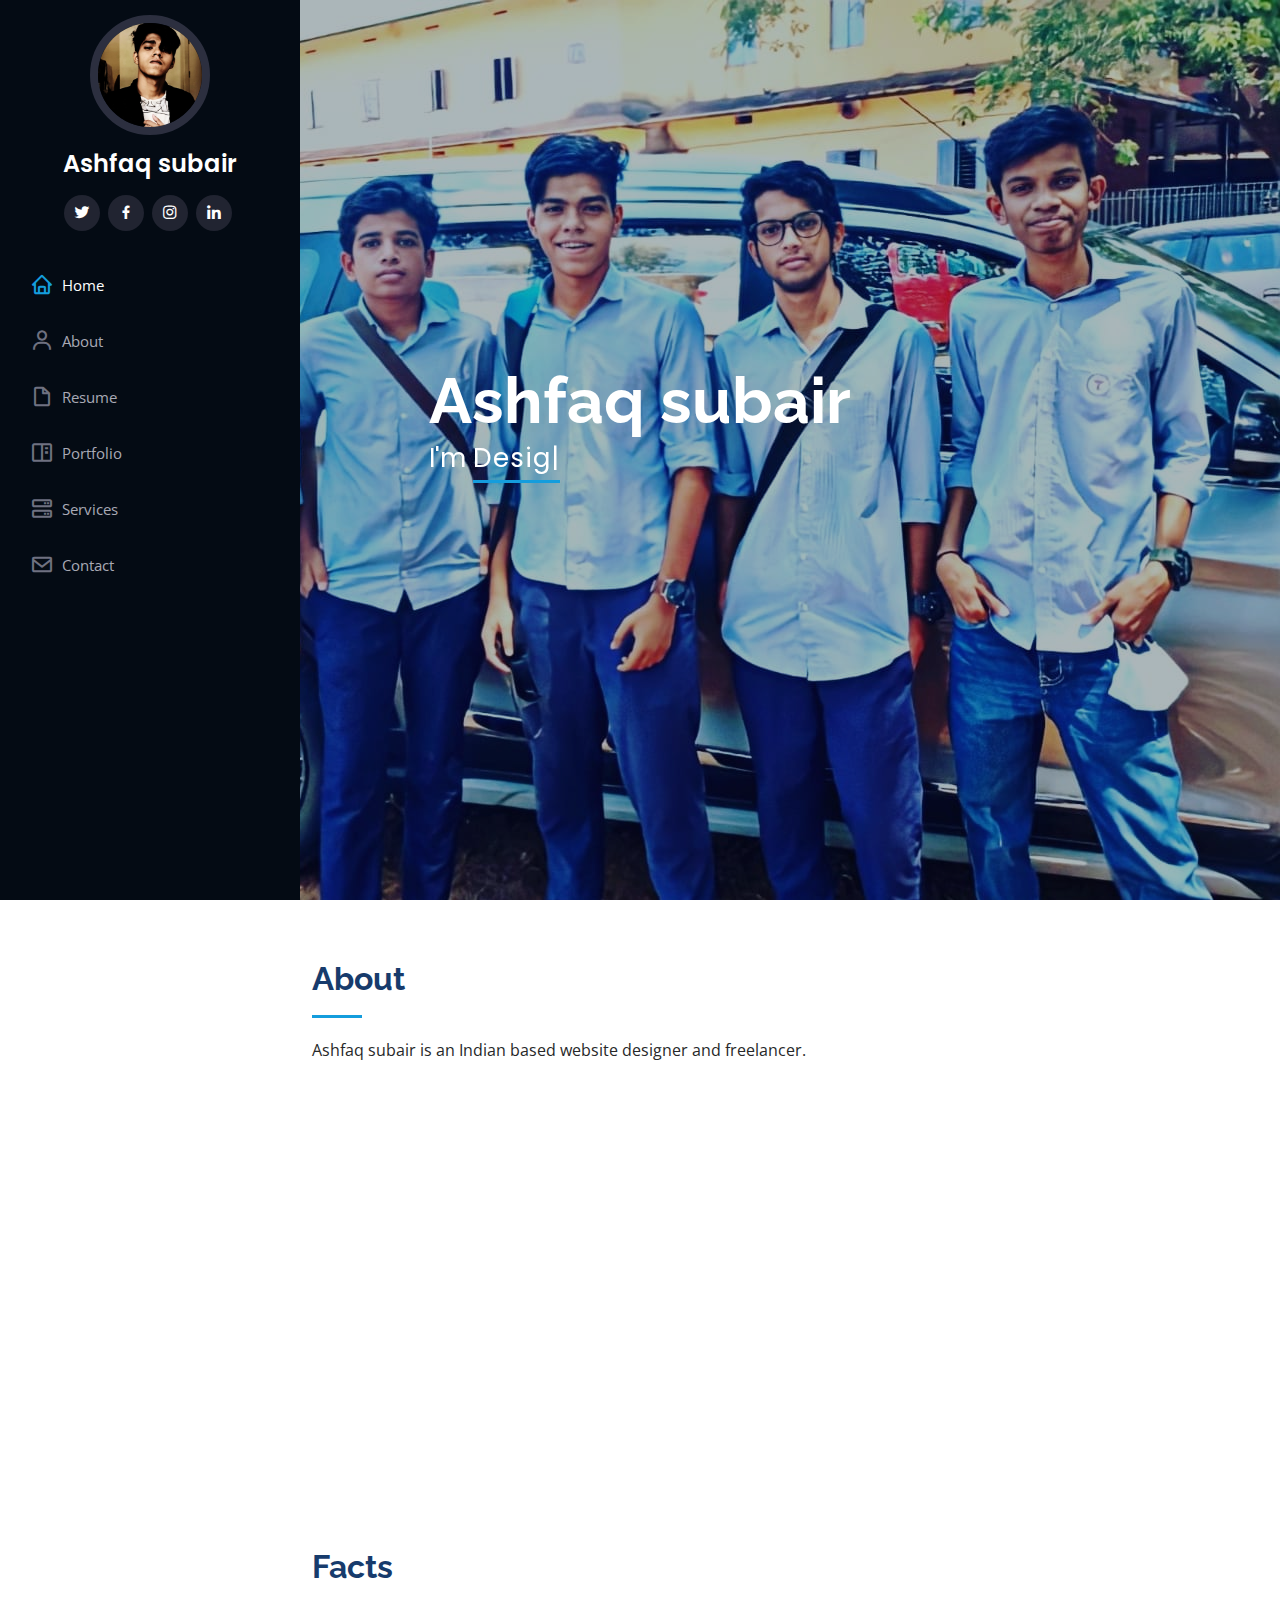
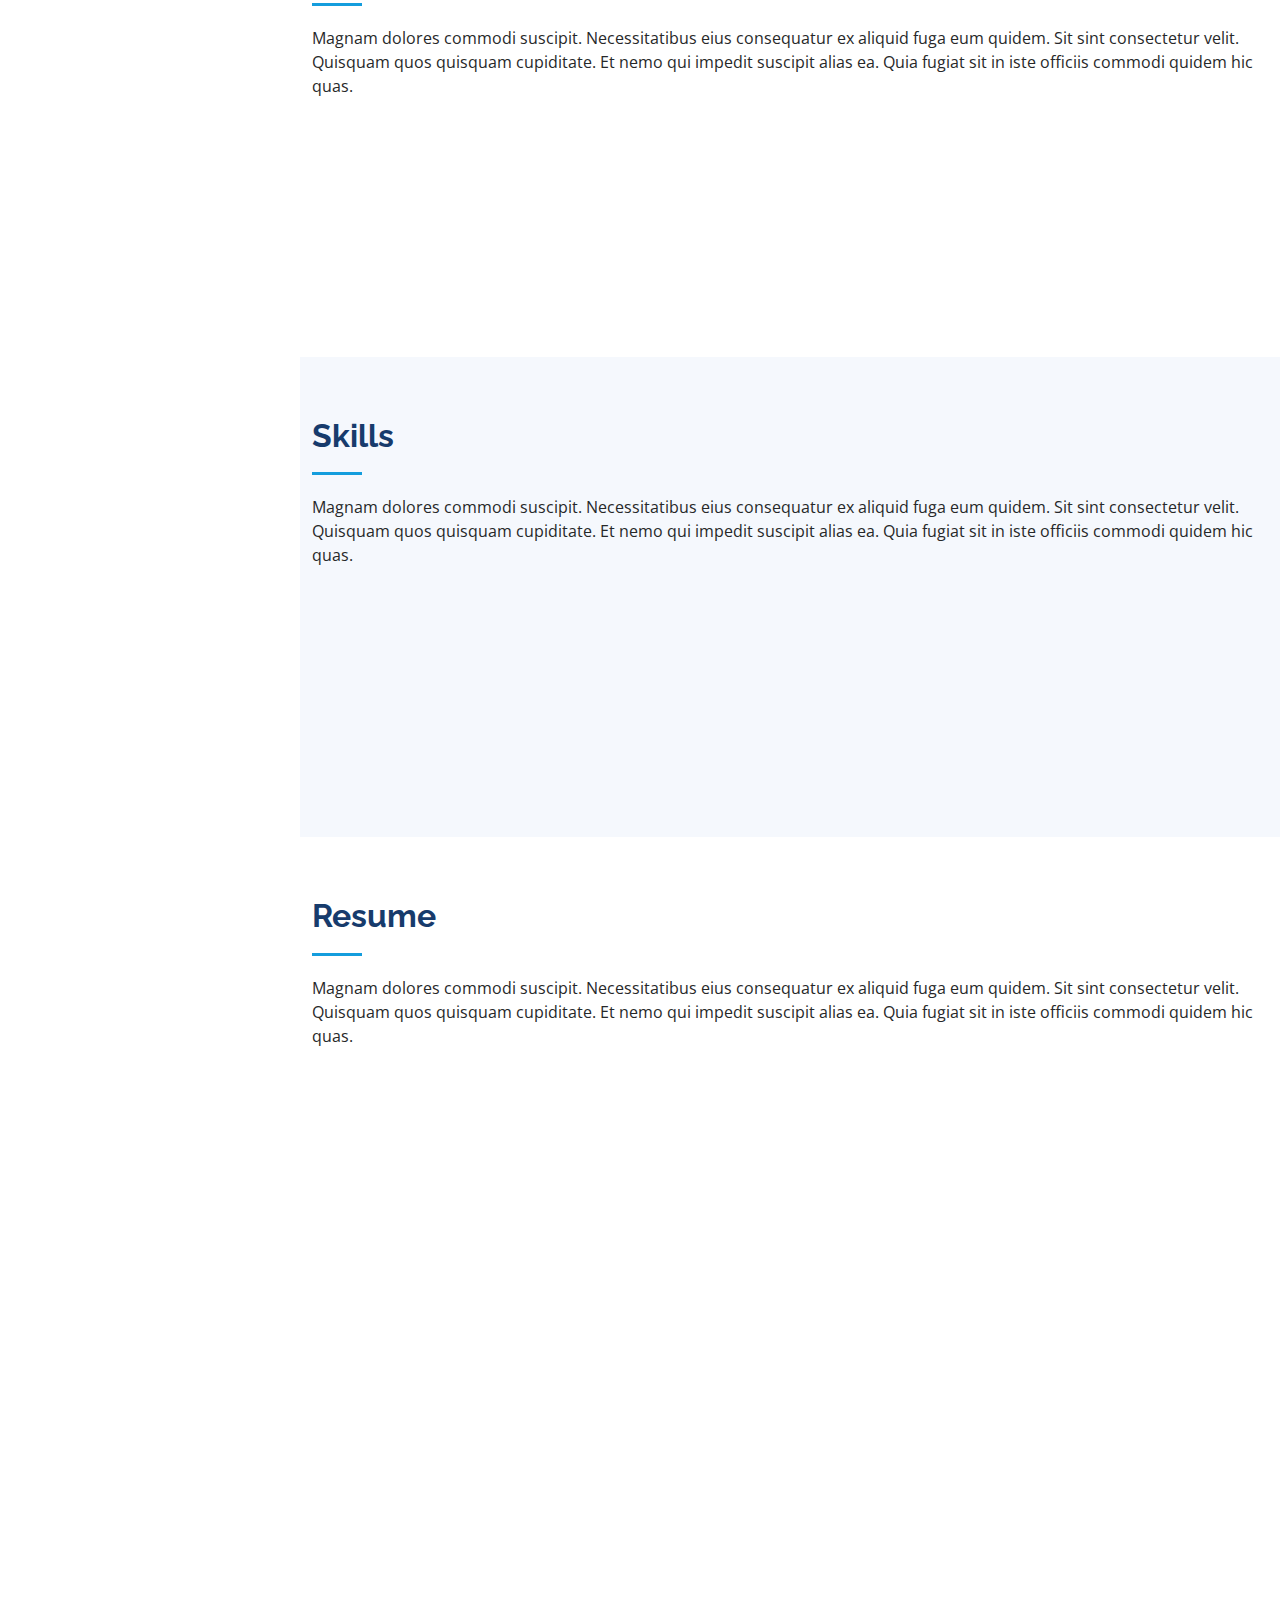
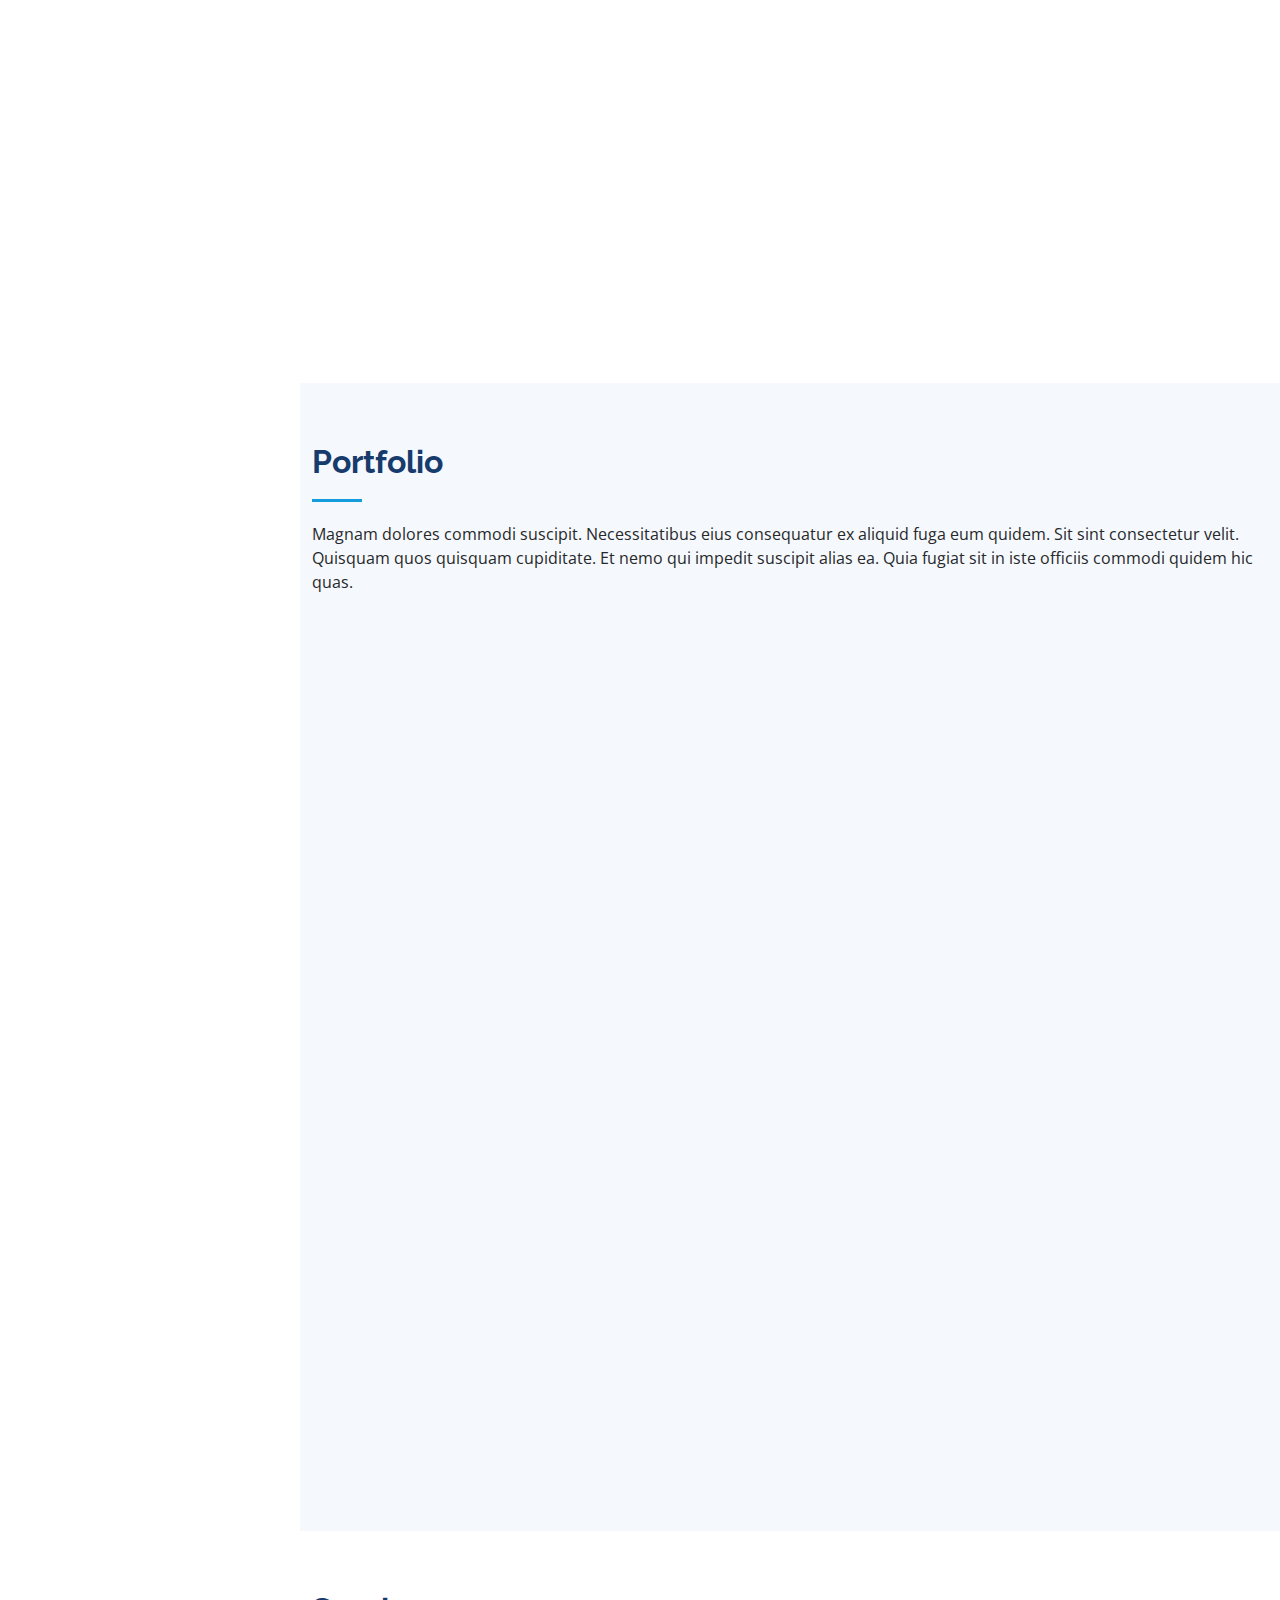
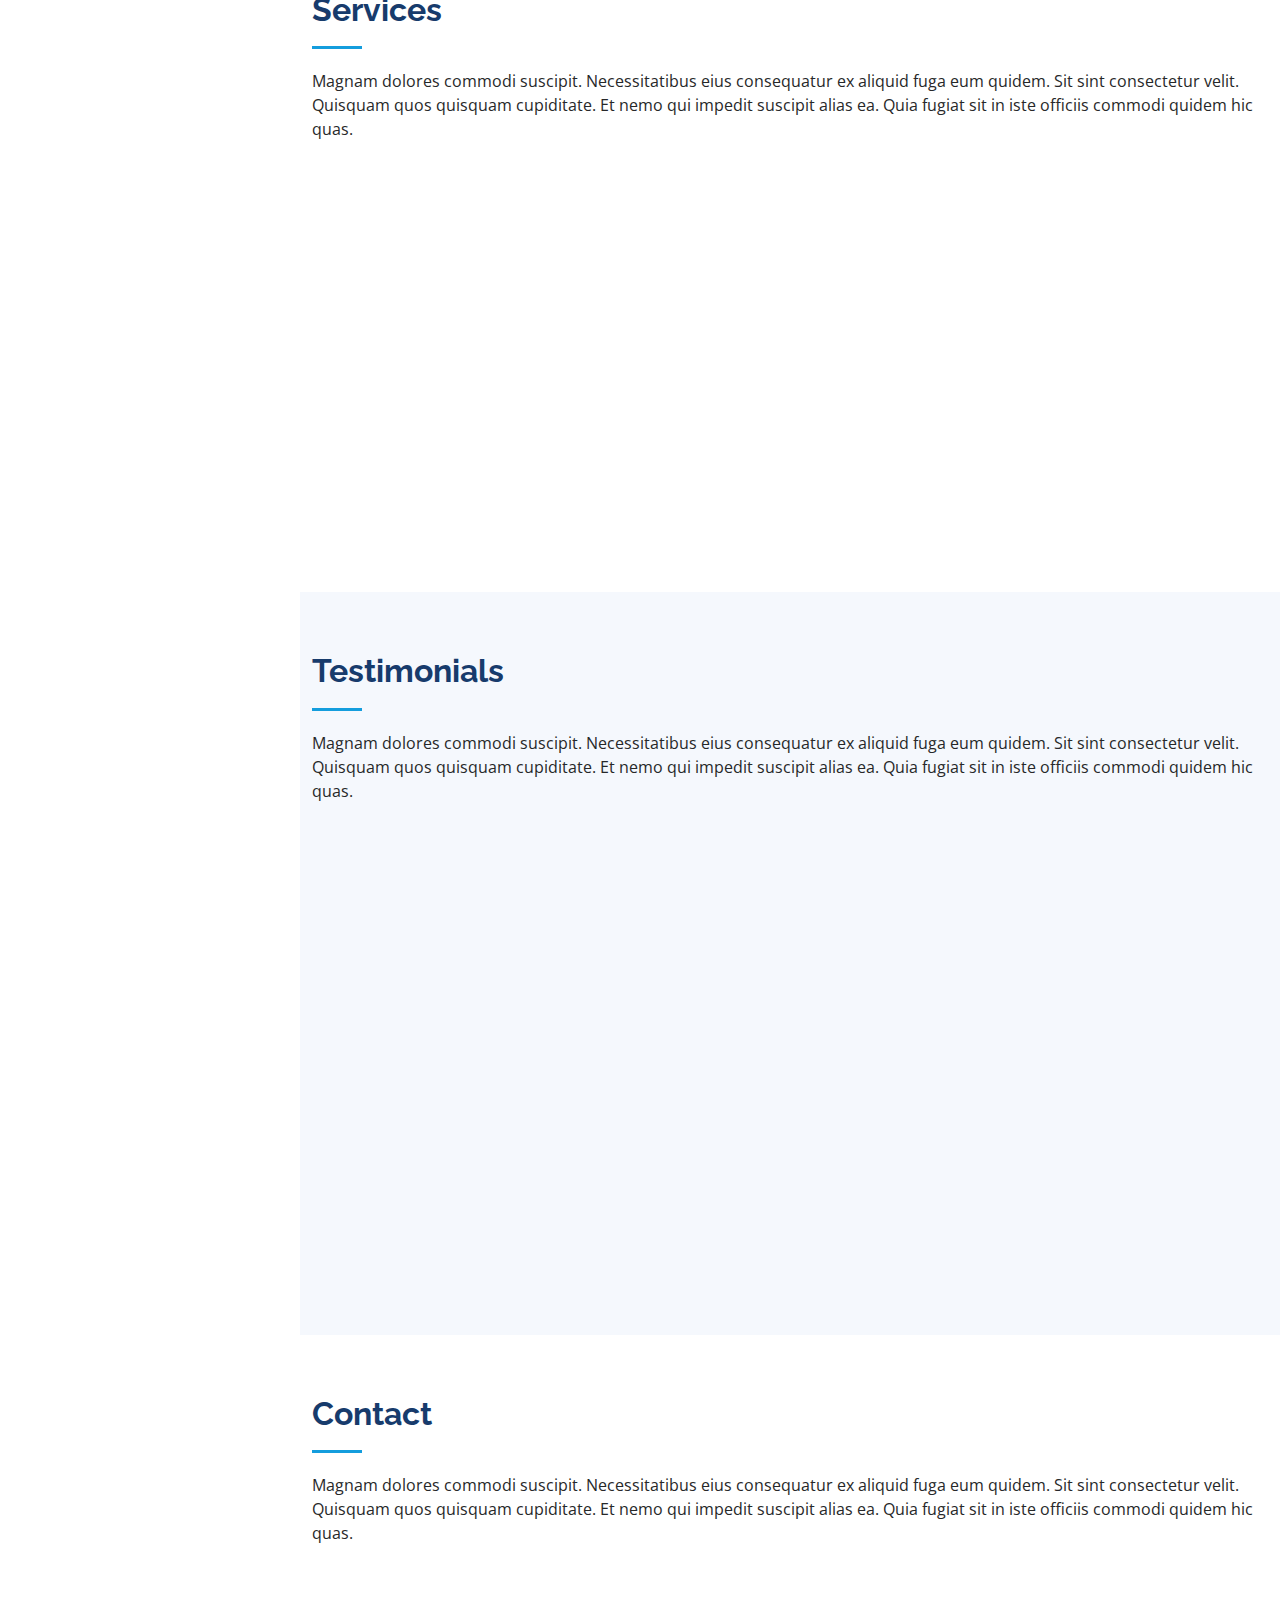
==== index.html @ 281dbac2 "First commit" ====
<!DOCTYPE html>
<html lang="en">

<head>
  <meta charset="utf-8">
  <meta content="width=device-width, initial-scale=1.0" name="viewport">

  <title>iPortfolio Bootstrap Template - Index</title>
  <meta content="" name="description">
  <meta content="" name="keywords">

  <!-- Favicons -->
  <link href="assets/img/favicon.png" rel="icon">
  <link href="assets/img/apple-touch-icon.png" rel="apple-touch-icon">

  <!-- Google Fonts -->
  <link href="https://fonts.googleapis.com/css?family=Open+Sans:300,300i,400,400i,600,600i,700,700i|Raleway:300,300i,400,400i,500,500i,600,600i,700,700i|Poppins:300,300i,400,400i,500,500i,600,600i,700,700i" rel="stylesheet">

  <!-- Vendor CSS Files -->
  <link href="assets/vendor/aos/aos.css" rel="stylesheet">
  <link href="assets/vendor/bootstrap/css/bootstrap.min.css" rel="stylesheet">
  <link href="assets/vendor/bootstrap-icons/bootstrap-icons.css" rel="stylesheet">
  <link href="assets/vendor/boxicons/css/boxicons.min.css" rel="stylesheet">
  <link href="assets/vendor/glightbox/css/glightbox.min.css" rel="stylesheet">
  <link href="assets/vendor/swiper/swiper-bundle.min.css" rel="stylesheet">

  <!-- Template Main CSS File -->
  <link href="assets/css/style.css" rel="stylesheet">

  <!-- =======================================================
  * Template Name: iPortfolio - v3.2.0
  * Template URL: https://bootstrapmade.com/iportfolio-bootstrap-portfolio-websites-template/
  * Author: BootstrapMade.com
  * License: https://bootstrapmade.com/license/
  ======================================================== -->
</head>

<body>

  <!-- ======= Mobile nav toggle button ======= -->
  <i class="bi bi-list mobile-nav-toggle d-xl-none"></i>

  <!-- ======= Header ======= -->
  <header id="header">
    <div class="d-flex flex-column">

      <div class="profile">
        <img src="assets/img/profile-img.jpg" alt="" class="img-fluid rounded-circle">
        <h1 class="text-light"><a href="index.html">Ashfaq subair</a></h1>
        <div class="social-links mt-3 text-center">
          <a href="#" class="twitter"><i class="bx bxl-twitter"></i></a>
          <a href="https://www.facebook.com/ashfaq.subair.9" class="facebook"><i class="bx bxl-facebook"></i></a>
          <a href="https://www.instagram.com/ashfaq_vava_10/?hl=en" class="instagram"><i class="bx bxl-instagram"></i></a>
          <a href="#" class="linkedin"><i class="bx bxl-linkedin"></i></a>
        </div>
      </div>

      <nav id="navbar" class="nav-menu navbar">
        <ul>
          <li><a href="#hero" class="nav-link scrollto active"><i class="bx bx-home"></i> <span>Home</span></a></li>
          <li><a href="#about" class="nav-link scrollto"><i class="bx bx-user"></i> <span>About</span></a></li>
          <li><a href="#resume" class="nav-link scrollto"><i class="bx bx-file-blank"></i> <span>Resume</span></a></li>
          <li><a href="#portfolio" class="nav-link scrollto"><i class="bx bx-book-content"></i> <span>Portfolio</span></a></li>
          <li><a href="#services" class="nav-link scrollto"><i class="bx bx-server"></i> <span>Services</span></a></li>
          <li><a href="#contact" class="nav-link scrollto"><i class="bx bx-envelope"></i> <span>Contact</span></a></li>
        </ul>
      </nav><!-- .nav-menu -->
    </div>
  </header><!-- End Header -->

  <!-- ======= Hero Section ======= -->
  <section id="hero" class="d-flex flex-column justify-content-center align-items-center">
    <div class="hero-container" data-aos="fade-in">
      <h1>Ashfaq subair</h1>
      <p>I'm <span class="typed" data-typed-items="Designer, Developer, Freelancer, Artist"></span></p>
    </div>
  </section><!-- End Hero -->

  <main id="main">

    <!-- ======= About Section ======= -->
    <section id="about" class="about">
      <div class="container">

        <div class="section-title">
          <h2>About</h2>
          <p>Ashfaq subair is an Indian based website designer and freelancer.</p>
        </div>

        <div class="row">
          <div class="col-lg-4" data-aos="fade-right">
            <img src="assets/img/profile-img.jpg" class="img-fluid" alt="">
          </div>
          <div class="col-lg-8 pt-4 pt-lg-0 content" data-aos="fade-left">
            <h3>Web Designer &amp; Developer.</h3>
            
            <div class="row">
              <div class="col-lg-6">
                <ul>
                  <li><i class="bi bi-chevron-right"></i> <strong>Birthday:</strong> <span>16 November 2002</span></li>
                  <li><i class="bi bi-chevron-right"></i> <strong>Website:</strong> <span>www.example.com</span></li>
                  <li><i class="bi bi-chevron-right"></i> <strong>Phone:</strong> <span>+91 9495287998</span></li>
                  <li><i class="bi bi-chevron-right"></i> <strong>City:</strong> <span>Kerala, India</span></li>
                </ul>
              </div>
              <div class="col-lg-6">
                <ul>
                  <li><i class="bi bi-chevron-right"></i> <strong>Age:</strong> <span>18</span></li>
                  <li><i class="bi bi-chevron-right"></i> <strong>Education:</strong> <span>+2</span></li>
                  <li><i class="bi bi-chevron-right"></i> <strong>Email:</strong> <span>ashfaq.subair5@gmail.com</span></li>
                  <li><i class="bi bi-chevron-right"></i> <strong>Freelance:</strong> <span>Available</span></li>
                </ul>
              </div>
            </div>
            <p>
              Officiis eligendi itaque labore et dolorum mollitia officiis optio vero. Quisquam sunt adipisci omnis et ut. Nulla accusantium dolor incidunt officia tempore. Et eius omnis.
              Cupiditate ut dicta maxime officiis quidem quia. Sed et consectetur qui quia repellendus itaque neque. Aliquid amet quidem ut quaerat cupiditate. Ab et eum qui repellendus omnis culpa magni laudantium dolores.
            </p>
          </div>
        </div>

      </div>
    </section><!-- End About Section -->

    <!-- ======= Facts Section ======= -->
    <section id="facts" class="facts">
      <div class="container">

        <div class="section-title">
          <h2>Facts</h2>
          <p>Magnam dolores commodi suscipit. Necessitatibus eius consequatur ex aliquid fuga eum quidem. Sit sint consectetur velit. Quisquam quos quisquam cupiditate. Et nemo qui impedit suscipit alias ea. Quia fugiat sit in iste officiis commodi quidem hic quas.</p>
        </div>

        <div class="row no-gutters">

          <div class="col-lg-3 col-md-6 d-md-flex align-items-md-stretch" data-aos="fade-up">
            <div class="count-box">
              <i class="bi bi-emoji-smile"></i>
              <span data-purecounter-start="0" data-purecounter-end="232" data-purecounter-duration="1" class="purecounter"></span>
              <p><strong>Happy Clients</strong> consequuntur quae</p>
            </div>
          </div>

          <div class="col-lg-3 col-md-6 d-md-flex align-items-md-stretch" data-aos="fade-up" data-aos-delay="100">
            <div class="count-box">
              <i class="bi bi-journal-richtext"></i>
              <span data-purecounter-start="0" data-purecounter-end="521" data-purecounter-duration="1" class="purecounter"></span>
              <p><strong>Projects</strong> adipisci atque cum quia aut</p>
            </div>
          </div>

          <div class="col-lg-3 col-md-6 d-md-flex align-items-md-stretch" data-aos="fade-up" data-aos-delay="200">
            <div class="count-box">
              <i class="bi bi-headset"></i>
              <span data-purecounter-start="0" data-purecounter-end="1453" data-purecounter-duration="1" class="purecounter"></span>
              <p><strong>Hours Of Support</strong> aut commodi quaerat</p>
            </div>
          </div>

          <div class="col-lg-3 col-md-6 d-md-flex align-items-md-stretch" data-aos="fade-up" data-aos-delay="300">
            <div class="count-box">
              <i class="bi bi-people"></i>
              <span data-purecounter-start="0" data-purecounter-end="32" data-purecounter-duration="1" class="purecounter"></span>
              <p><strong>Hard Workers</strong> rerum asperiores dolor</p>
            </div>
          </div>

        </div>

      </div>
    </section><!-- End Facts Section -->

    <!-- ======= Skills Section ======= -->
    <section id="skills" class="skills section-bg">
      <div class="container">

        <div class="section-title">
          <h2>Skills</h2>
          <p>Magnam dolores commodi suscipit. Necessitatibus eius consequatur ex aliquid fuga eum quidem. Sit sint consectetur velit. Quisquam quos quisquam cupiditate. Et nemo qui impedit suscipit alias ea. Quia fugiat sit in iste officiis commodi quidem hic quas.</p>
        </div>

        <div class="row skills-content">

          <div class="col-lg-6" data-aos="fade-up">

            <div class="progress">
              <span class="skill">HTML <i class="val">100%</i></span>
              <div class="progress-bar-wrap">
                <div class="progress-bar" role="progressbar" aria-valuenow="100" aria-valuemin="0" aria-valuemax="100"></div>
              </div>
            </div>

            <div class="progress">
              <span class="skill">CSS <i class="val">90%</i></span>
              <div class="progress-bar-wrap">
                <div class="progress-bar" role="progressbar" aria-valuenow="90" aria-valuemin="0" aria-valuemax="100"></div>
              </div>
            </div>

            <div class="progress">
              <span class="skill">JavaScript <i class="val">75%</i></span>
              <div class="progress-bar-wrap">
                <div class="progress-bar" role="progressbar" aria-valuenow="75" aria-valuemin="0" aria-valuemax="100"></div>
              </div>
            </div>

          </div>

          <div class="col-lg-6" data-aos="fade-up" data-aos-delay="100">

            <div class="progress">
              <span class="skill">PHP <i class="val">80%</i></span>
              <div class="progress-bar-wrap">
                <div class="progress-bar" role="progressbar" aria-valuenow="80" aria-valuemin="0" aria-valuemax="100"></div>
              </div>
            </div>

            <div class="progress">
              <span class="skill">WordPress/CMS <i class="val">90%</i></span>
              <div class="progress-bar-wrap">
                <div class="progress-bar" role="progressbar" aria-valuenow="90" aria-valuemin="0" aria-valuemax="100"></div>
              </div>
            </div>

            <div class="progress">
              <span class="skill">Photoshop <i class="val">55%</i></span>
              <div class="progress-bar-wrap">
                <div class="progress-bar" role="progressbar" aria-valuenow="55" aria-valuemin="0" aria-valuemax="100"></div>
              </div>
            </div>

          </div>

        </div>

      </div>
    </section><!-- End Skills Section -->

    <!-- ======= Resume Section ======= -->
    <section id="resume" class="resume">
      <div class="container">

        <div class="section-title">
          <h2>Resume</h2>
          <p>Magnam dolores commodi suscipit. Necessitatibus eius consequatur ex aliquid fuga eum quidem. Sit sint consectetur velit. Quisquam quos quisquam cupiditate. Et nemo qui impedit suscipit alias ea. Quia fugiat sit in iste officiis commodi quidem hic quas.</p>
        </div>

        <div class="row">
          <div class="col-lg-6" data-aos="fade-up">
            <h3 class="resume-title">Sumary</h3>
            <div class="resume-item pb-0">
              <h4>Alex Smith</h4>
              <p><em>Innovative and deadline-driven Graphic Designer with 3+ years of experience designing and developing user-centered digital/print marketing material from initial concept to final, polished deliverable.</em></p>
              <ul>
                <li>Portland par 127,Orlando, FL</li>
                <li>(123) 456-7891</li>
                <li>alice.barkley@example.com</li>
              </ul>
            </div>

            <h3 class="resume-title">Education</h3>
            <div class="resume-item">
              <h4>Master of Fine Arts &amp; Graphic Design</h4>
              <h5>2015 - 2016</h5>
              <p><em>Rochester Institute of Technology, Rochester, NY</em></p>
              <p>Qui deserunt veniam. Et sed aliquam labore tempore sed quisquam iusto autem sit. Ea vero voluptatum qui ut dignissimos deleniti nerada porti sand markend</p>
            </div>
            <div class="resume-item">
              <h4>Bachelor of Fine Arts &amp; Graphic Design</h4>
              <h5>2010 - 2014</h5>
              <p><em>Rochester Institute of Technology, Rochester, NY</em></p>
              <p>Quia nobis sequi est occaecati aut. Repudiandae et iusto quae reiciendis et quis Eius vel ratione eius unde vitae rerum voluptates asperiores voluptatem Earum molestiae consequatur neque etlon sader mart dila</p>
            </div>
          </div>
          <div class="col-lg-6" data-aos="fade-up" data-aos-delay="100">
            <h3 class="resume-title">Professional Experience</h3>
            <div class="resume-item">
              <h4>Senior graphic design specialist</h4>
              <h5>2019 - Present</h5>
              <p><em>Experion, New York, NY </em></p>
              <ul>
                <li>Lead in the design, development, and implementation of the graphic, layout, and production communication materials</li>
                <li>Delegate tasks to the 7 members of the design team and provide counsel on all aspects of the project. </li>
                <li>Supervise the assessment of all graphic materials in order to ensure quality and accuracy of the design</li>
                <li>Oversee the efficient use of production project budgets ranging from $2,000 - $25,000</li>
              </ul>
            </div>
            <div class="resume-item">
              <h4>Graphic design specialist</h4>
              <h5>2017 - 2018</h5>
              <p><em>Stepping Stone Advertising, New York, NY</em></p>
              <ul>
                <li>Developed numerous marketing programs (logos, brochures,infographics, presentations, and advertisements).</li>
                <li>Managed up to 5 projects or tasks at a given time while under pressure</li>
                <li>Recommended and consulted with clients on the most appropriate graphic design</li>
                <li>Created 4+ design presentations and proposals a month for clients and account managers</li>
              </ul>
            </div>
          </div>
        </div>

      </div>
    </section><!-- End Resume Section -->

    <!-- ======= Portfolio Section ======= -->
    <section id="portfolio" class="portfolio section-bg">
      <div class="container">

        <div class="section-title">
          <h2>Portfolio</h2>
          <p>Magnam dolores commodi suscipit. Necessitatibus eius consequatur ex aliquid fuga eum quidem. Sit sint consectetur velit. Quisquam quos quisquam cupiditate. Et nemo qui impedit suscipit alias ea. Quia fugiat sit in iste officiis commodi quidem hic quas.</p>
        </div>

        <div class="row" data-aos="fade-up">
          <div class="col-lg-12 d-flex justify-content-center">
            <ul id="portfolio-flters">
              <li data-filter="*" class="filter-active">All</li>
              <li data-filter=".filter-app">App</li>
              <li data-filter=".filter-card">Card</li>
              <li data-filter=".filter-web">Web</li>
            </ul>
          </div>
        </div>

        <div class="row portfolio-container" data-aos="fade-up" data-aos-delay="100">

          <div class="col-lg-4 col-md-6 portfolio-item filter-app">
            <div class="portfolio-wrap">
              <img src="assets/img/portfolio/portfolio-1.jpg" class="img-fluid" alt="">
              <div class="portfolio-links">
                <a href="assets/img/portfolio/portfolio-1.jpg" data-gallery="portfolioGallery" class="portfolio-lightbox" title="App 1"><i class="bx bx-plus"></i></a>
                <a href="portfolio-details.html" title="More Details"><i class="bx bx-link"></i></a>
              </div>
            </div>
          </div>

          <div class="col-lg-4 col-md-6 portfolio-item filter-web">
            <div class="portfolio-wrap">
              <img src="assets/img/portfolio/portfolio-2.jpg" class="img-fluid" alt="">
              <div class="portfolio-links">
                <a href="assets/img/portfolio/portfolio-2.jpg" data-gallery="portfolioGallery" class="portfolio-lightbox" title="Web 3"><i class="bx bx-plus"></i></a>
                <a href="portfolio-details.html" title="More Details"><i class="bx bx-link"></i></a>
              </div>
            </div>
          </div>

          <div class="col-lg-4 col-md-6 portfolio-item filter-app">
            <div class="portfolio-wrap">
              <img src="assets/img/portfolio/portfolio-3.jpg" class="img-fluid" alt="">
              <div class="portfolio-links">
                <a href="assets/img/portfolio/portfolio-3.jpg" data-gallery="portfolioGallery" class="portfolio-lightbox" title="App 2"><i class="bx bx-plus"></i></a>
                <a href="portfolio-details.html" title="More Details"><i class="bx bx-link"></i></a>
              </div>
            </div>
          </div>

          <div class="col-lg-4 col-md-6 portfolio-item filter-card">
            <div class="portfolio-wrap">
              <img src="assets/img/portfolio/portfolio-4.jpg" class="img-fluid" alt="">
              <div class="portfolio-links">
                <a href="assets/img/portfolio/portfolio-4.jpg" data-gallery="portfolioGallery" class="portfolio-lightbox" title="Card 2"><i class="bx bx-plus"></i></a>
                <a href="portfolio-details.html" title="More Details"><i class="bx bx-link"></i></a>
              </div>
            </div>
          </div>

          <div class="col-lg-4 col-md-6 portfolio-item filter-web">
            <div class="portfolio-wrap">
              <img src="assets/img/portfolio/portfolio-5.jpg" class="img-fluid" alt="">
              <div class="portfolio-links">
                <a href="assets/img/portfolio/portfolio-5.jpg" data-gallery="portfolioGallery" class="portfolio-lightbox" title="Web 2"><i class="bx bx-plus"></i></a>
                <a href="portfolio-details.html" title="More Details"><i class="bx bx-link"></i></a>
              </div>
            </div>
          </div>

          <div class="col-lg-4 col-md-6 portfolio-item filter-app">
            <div class="portfolio-wrap">
              <img src="assets/img/portfolio/portfolio-6.jpg" class="img-fluid" alt="">
              <div class="portfolio-links">
                <a href="assets/img/portfolio/portfolio-6.jpg" data-gallery="portfolioGallery" class="portfolio-lightbox" title="App 3"><i class="bx bx-plus"></i></a>
                <a href="portfolio-details.html" title="More Details"><i class="bx bx-link"></i></a>
              </div>
            </div>
          </div>

          <div class="col-lg-4 col-md-6 portfolio-item filter-card">
            <div class="portfolio-wrap">
              <img src="assets/img/portfolio/portfolio-7.jpg" class="img-fluid" alt="">
              <div class="portfolio-links">
                <a href="assets/img/portfolio/portfolio-7.jpg" data-gallery="portfolioGallery" class="portfolio-lightbox" title="Card 1"><i class="bx bx-plus"></i></a>
                <a href="portfolio-details.html" title="More Details"><i class="bx bx-link"></i></a>
              </div>
            </div>
          </div>

          <div class="col-lg-4 col-md-6 portfolio-item filter-card">
            <div class="portfolio-wrap">
              <img src="assets/img/portfolio/portfolio-8.jpg" class="img-fluid" alt="">
              <div class="portfolio-links">
                <a href="assets/img/portfolio/portfolio-8.jpg" data-gallery="portfolioGallery" class="portfolio-lightbox" title="Card 3"><i class="bx bx-plus"></i></a>
                <a href="portfolio-details.html" title="More Details"><i class="bx bx-link"></i></a>
              </div>
            </div>
          </div>

          <div class="col-lg-4 col-md-6 portfolio-item filter-web">
            <div class="portfolio-wrap">
              <img src="assets/img/portfolio/portfolio-9.jpg" class="img-fluid" alt="">
              <div class="portfolio-links">
                <a href="assets/img/portfolio/portfolio-9.jpg" data-gallery="portfolioGallery" class="portfolio-lightbox" title="Web 3"><i class="bx bx-plus"></i></a>
                <a href="portfolio-details.html" title="More Details"><i class="bx bx-link"></i></a>
              </div>
            </div>
          </div>

        </div>

      </div>
    </section><!-- End Portfolio Section -->

    <!-- ======= Services Section ======= -->
    <section id="services" class="services">
      <div class="container">

        <div class="section-title">
          <h2>Services</h2>
          <p>Magnam dolores commodi suscipit. Necessitatibus eius consequatur ex aliquid fuga eum quidem. Sit sint consectetur velit. Quisquam quos quisquam cupiditate. Et nemo qui impedit suscipit alias ea. Quia fugiat sit in iste officiis commodi quidem hic quas.</p>
        </div>

        <div class="row">
          <div class="col-lg-4 col-md-6 icon-box" data-aos="fade-up">
            <div class="icon"><i class="bi bi-briefcase"></i></div>
            <h4 class="title"><a href="">Lorem Ipsum</a></h4>
            <p class="description">Voluptatum deleniti atque corrupti quos dolores et quas molestias excepturi sint occaecati cupiditate non provident</p>
          </div>
          <div class="col-lg-4 col-md-6 icon-box" data-aos="fade-up" data-aos-delay="100">
            <div class="icon"><i class="bi bi-card-checklist"></i></div>
            <h4 class="title"><a href="">Dolor Sitema</a></h4>
            <p class="description">Minim veniam, quis nostrud exercitation ullamco laboris nisi ut aliquip ex ea commodo consequat tarad limino ata</p>
          </div>
          <div class="col-lg-4 col-md-6 icon-box" data-aos="fade-up" data-aos-delay="200">
            <div class="icon"><i class="bi bi-bar-chart"></i></div>
            <h4 class="title"><a href="">Sed ut perspiciatis</a></h4>
            <p class="description">Duis aute irure dolor in reprehenderit in voluptate velit esse cillum dolore eu fugiat nulla pariatur</p>
          </div>
          <div class="col-lg-4 col-md-6 icon-box" data-aos="fade-up" data-aos-delay="300">
            <div class="icon"><i class="bi bi-binoculars"></i></div>
            <h4 class="title"><a href="">Magni Dolores</a></h4>
            <p class="description">Excepteur sint occaecat cupidatat non proident, sunt in culpa qui officia deserunt mollit anim id est laborum</p>
          </div>
          <div class="col-lg-4 col-md-6 icon-box" data-aos="fade-up" data-aos-delay="400">
            <div class="icon"><i class="bi bi-brightness-high"></i></div>
            <h4 class="title"><a href="">Nemo Enim</a></h4>
            <p class="description">At vero eos et accusamus et iusto odio dignissimos ducimus qui blanditiis praesentium voluptatum deleniti atque</p>
          </div>
          <div class="col-lg-4 col-md-6 icon-box" data-aos="fade-up" data-aos-delay="500">
            <div class="icon"><i class="bi bi-calendar4-week"></i></div>
            <h4 class="title"><a href="">Eiusmod Tempor</a></h4>
            <p class="description">Et harum quidem rerum facilis est et expedita distinctio. Nam libero tempore, cum soluta nobis est eligendi</p>
          </div>
        </div>

      </div>
    </section><!-- End Services Section -->

    <!-- ======= Testimonials Section ======= -->
    <section id="testimonials" class="testimonials section-bg">
      <div class="container">

        <div class="section-title">
          <h2>Testimonials</h2>
          <p>Magnam dolores commodi suscipit. Necessitatibus eius consequatur ex aliquid fuga eum quidem. Sit sint consectetur velit. Quisquam quos quisquam cupiditate. Et nemo qui impedit suscipit alias ea. Quia fugiat sit in iste officiis commodi quidem hic quas.</p>
        </div>

        <div class="testimonials-slider swiper-container" data-aos="fade-up" data-aos-delay="100">
          <div class="swiper-wrapper">

            <div class="swiper-slide">
              <div class="testimonial-item" data-aos="fade-up">
                <p>
                  <i class="bx bxs-quote-alt-left quote-icon-left"></i>
                  Proin iaculis purus consequat sem cure digni ssim donec porttitora entum suscipit rhoncus. Accusantium quam, ultricies eget id, aliquam eget nibh et. Maecen aliquam, risus at semper.
                  <i class="bx bxs-quote-alt-right quote-icon-right"></i>
                </p>
                <img src="assets/img/testimonials/testimonials-1.jpg" class="testimonial-img" alt="">
                <h3>Saul Goodman</h3>
                <h4>Ceo &amp; Founder</h4>
              </div>
            </div><!-- End testimonial item -->

            <div class="swiper-slide">
              <div class="testimonial-item" data-aos="fade-up" data-aos-delay="100">
                <p>
                  <i class="bx bxs-quote-alt-left quote-icon-left"></i>
                  Export tempor illum tamen malis malis eram quae irure esse labore quem cillum quid cillum eram malis quorum velit fore eram velit sunt aliqua noster fugiat irure amet legam anim culpa.
                  <i class="bx bxs-quote-alt-right quote-icon-right"></i>
                </p>
                <img src="assets/img/testimonials/testimonials-2.jpg" class="testimonial-img" alt="">
                <h3>Sara Wilsson</h3>
                <h4>Designer</h4>
              </div>
            </div><!-- End testimonial item -->

            <div class="swiper-slide">
              <div class="testimonial-item" data-aos="fade-up" data-aos-delay="200">
                <p>
                  <i class="bx bxs-quote-alt-left quote-icon-left"></i>
                  Enim nisi quem export duis labore cillum quae magna enim sint quorum nulla quem veniam duis minim tempor labore quem eram duis noster aute amet eram fore quis sint minim.
                  <i class="bx bxs-quote-alt-right quote-icon-right"></i>
                </p>
                <img src="assets/img/testimonials/testimonials-3.jpg" class="testimonial-img" alt="">
                <h3>Jena Karlis</h3>
                <h4>Store Owner</h4>
              </div>
            </div><!-- End testimonial item -->

            <div class="swiper-slide">
              <div class="testimonial-item" data-aos="fade-up" data-aos-delay="300">
                <p>
                  <i class="bx bxs-quote-alt-left quote-icon-left"></i>
                  Fugiat enim eram quae cillum dolore dolor amet nulla culpa multos export minim fugiat minim velit minim dolor enim duis veniam ipsum anim magna sunt elit fore quem dolore labore illum veniam.
                  <i class="bx bxs-quote-alt-right quote-icon-right"></i>
                </p>
                <img src="assets/img/testimonials/testimonials-4.jpg" class="testimonial-img" alt="">
                <h3>Matt Brandon</h3>
                <h4>Freelancer</h4>
              </div>
            </div><!-- End testimonial item -->

            <div class="swiper-slide">
              <div class="testimonial-item" data-aos="fade-up" data-aos-delay="400">
                <p>
                  <i class="bx bxs-quote-alt-left quote-icon-left"></i>
                  Quis quorum aliqua sint quem legam fore sunt eram irure aliqua veniam tempor noster veniam enim culpa labore duis sunt culpa nulla illum cillum fugiat legam esse veniam culpa fore nisi cillum quid.
                  <i class="bx bxs-quote-alt-right quote-icon-right"></i>
                </p>
                <img src="assets/img/testimonials/testimonials-5.jpg" class="testimonial-img" alt="">
                <h3>John Larson</h3>
                <h4>Entrepreneur</h4>
              </div>
            </div><!-- End testimonial item -->

          </div>
          <div class="swiper-pagination"></div>
        </div>

      </div>
    </section><!-- End Testimonials Section -->

    <!-- ======= Contact Section ======= -->
    <section id="contact" class="contact">
      <div class="container">

        <div class="section-title">
          <h2>Contact</h2>
          <p>Magnam dolores commodi suscipit. Necessitatibus eius consequatur ex aliquid fuga eum quidem. Sit sint consectetur velit. Quisquam quos quisquam cupiditate. Et nemo qui impedit suscipit alias ea. Quia fugiat sit in iste officiis commodi quidem hic quas.</p>
        </div>

        <div class="row" data-aos="fade-in">

          <div class="col-lg-5 d-flex align-items-stretch">
            <div class="info">
              <div class="address">
                <i class="bi bi-geo-alt"></i>
                <h4>Location:</h4>
                <p>A108 Adam Street, New York, NY 535022</p>
              </div>

              <div class="email">
                <i class="bi bi-envelope"></i>
                <h4>Email:</h4>
                <p>info@example.com</p>
              </div>

              <div class="phone">
                <i class="bi bi-phone"></i>
                <h4>Call:</h4>
                <p>+1 5589 55488 55s</p>
              </div>

              <iframe src="https://www.google.com/maps/embed?pb=!1m14!1m8!1m3!1d12097.433213460943!2d-74.0062269!3d40.7101282!3m2!1i1024!2i768!4f13.1!3m3!1m2!1s0x0%3A0xb89d1fe6bc499443!2sDowntown+Conference+Center!5e0!3m2!1smk!2sbg!4v1539943755621" frameborder="0" style="border:0; width: 100%; height: 290px;" allowfullscreen></iframe>
            </div>

          </div>

          <div class="col-lg-7 mt-5 mt-lg-0 d-flex align-items-stretch">
            <form action="forms/contact.php" method="post" role="form" class="php-email-form">
              <div class="row">
                <div class="form-group col-md-6">
                  <label for="name">Your Name</label>
                  <input type="text" name="name" class="form-control" id="name" required>
                </div>
                <div class="form-group col-md-6">
                  <label for="name">Your Email</label>
                  <input type="email" class="form-control" name="email" id="email" required>
                </div>
              </div>
              <div class="form-group">
                <label for="name">Subject</label>
                <input type="text" class="form-control" name="subject" id="subject" required>
              </div>
              <div class="form-group">
                <label for="name">Message</label>
                <textarea class="form-control" name="message" rows="10" required></textarea>
              </div>
              <div class="my-3">
                <div class="loading">Loading</div>
                <div class="error-message"></div>
                <div class="sent-message">Your message has been sent. Thank you!</div>
              </div>
              <div class="text-center"><button type="submit">Send Message</button></div>
            </form>
          </div>

        </div>

      </div>
    </section><!-- End Contact Section -->

  </main><!-- End #main -->

  <!-- ======= Footer ======= -->
  <footer id="footer">
    <div class="container">
      
      <div class="credits">
        <!-- All the links in the footer should remain intact. -->
        <!-- You can delete the links only if you purchased the pro version. -->
        <!-- Licensing information: https://bootstrapmade.com/license/ -->
        <!-- Purchase the pro version with working PHP/AJAX contact form: https://bootstrapmade.com/iportfolio-bootstrap-portfolio-websites-template/ -->
        
      </div>
    </div>
  </footer><!-- End  Footer -->

  <a href="#" class="back-to-top d-flex align-items-center justify-content-center"><i class="bi bi-arrow-up-short"></i></a>

  <!-- Vendor JS Files -->
  <script src="assets/vendor/aos/aos.js"></script>
  <script src="assets/vendor/bootstrap/js/bootstrap.bundle.min.js"></script>
  <script src="assets/vendor/glightbox/js/glightbox.min.js"></script>
  <script src="assets/vendor/isotope-layout/isotope.pkgd.min.js"></script>
  <script src="assets/vendor/php-email-form/validate.js"></script>
  <script src="assets/vendor/purecounter/purecounter.js"></script>
  <script src="assets/vendor/swiper/swiper-bundle.min.js"></script>
  <script src="assets/vendor/typed.js/typed.min.js"></script>
  <script src="assets/vendor/waypoints/noframework.waypoints.js"></script>

  <!-- Template Main JS File -->
  <script src="assets/js/main.js"></script>

</body>

</html>
---- assets/css/style.css ----
/**
* Template Name: iPortfolio - v3.2.0
* Template URL: https://bootstrapmade.com/iportfolio-bootstrap-portfolio-websites-template/
* Author: BootstrapMade.com
* License: https://bootstrapmade.com/license/
*/

/*--------------------------------------------------------------
# General
--------------------------------------------------------------*/
body {
  font-family: "Open Sans", sans-serif;
  color: #272829;
}

a {
  color: #149ddd;
  text-decoration: none;
}

a:hover {
  color: #37b3ed;
  text-decoration: none;
}

h1, h2, h3, h4, h5, h6 {
  font-family: "Raleway", sans-serif;
}

/*--------------------------------------------------------------
# Back to top button
--------------------------------------------------------------*/
.back-to-top {
  position: fixed;
  visibility: hidden;
  opacity: 0;
  right: 15px;
  bottom: 15px;
  z-index: 996;
  background: #149ddd;
  width: 40px;
  height: 40px;
  border-radius: 50px;
  transition: all 0.4s;
}

.back-to-top i {
  font-size: 28px;
  color: #fff;
  line-height: 0;
}

.back-to-top:hover {
  background: #2eafec;
  color: #fff;
}

.back-to-top.active {
  visibility: visible;
  opacity: 1;
}

/*--------------------------------------------------------------
# Header
--------------------------------------------------------------*/
#header {
  position: fixed;
  top: 0;
  left: 0;
  bottom: 0;
  width: 300px;
  transition: all ease-in-out 0.5s;
  z-index: 9997;
  transition: all 0.5s;
  padding: 0 15px;
  background: #040b14;
  overflow-y: auto;
}

#header .profile img {
  margin: 15px auto;
  display: block;
  width: 120px;
  border: 8px solid #2c2f3f;
}

#header .profile h1 {
  font-size: 24px;
  margin: 0;
  padding: 0;
  font-weight: 600;
  -moz-text-align-last: center;
  text-align-last: center;
  font-family: "Poppins", sans-serif;
}

#header .profile h1 a, #header .profile h1 a:hover {
  color: #fff;
  text-decoration: none;
}

#header .profile .social-links a {
  font-size: 18px;
  display: inline-block;
  background: #212431;
  color: #fff;
  line-height: 1;
  padding: 8px 0;
  margin-right: 4px;
  border-radius: 50%;
  text-align: center;
  width: 36px;
  height: 36px;
  transition: 0.3s;
}

#header .profile .social-links a:hover {
  background: #149ddd;
  color: #fff;
  text-decoration: none;
}

#main {
  margin-left: 300px;
}

@media (max-width: 1199px) {
  #header {
    left: -300px;
  }
  #main {
    margin-left: 0;
  }
}

/*--------------------------------------------------------------
# Navigation Menu
--------------------------------------------------------------*/
/* Desktop Navigation */
.nav-menu {
  padding: 30px 0 0 0;
}

.nav-menu * {
  margin: 0;
  padding: 0;
  list-style: none;
}

.nav-menu > ul > li {
  position: relative;
  white-space: nowrap;
}

.nav-menu a {
  display: flex;
  align-items: center;
  color: #a8a9b4;
  padding: 12px 15px;
  margin-bottom: 8px;
  transition: 0.3s;
  font-size: 15px;
}

.nav-menu a i {
  font-size: 24px;
  padding-right: 8px;
  color: #6f7180;
}

.nav-menu a:hover, .nav-menu .active, .nav-menu li:hover > a {
  text-decoration: none;
  color: #fff;
}

.nav-menu a:hover i, .nav-menu .active i, .nav-menu li:hover > a i {
  color: #149ddd;
}

/* Mobile Navigation */
.mobile-nav-toggle {
  position: fixed;
  right: 15px;
  top: 15px;
  z-index: 9998;
  border: 0;
  font-size: 24px;
  transition: all 0.4s;
  outline: none !important;
  background-color: #149ddd;
  color: #fff;
  width: 40px;
  height: 40px;
  display: inline-flex;
  align-items: center;
  justify-content: center;
  line-height: 0;
  border-radius: 50px;
  cursor: pointer;
}

.mobile-nav-active {
  overflow: hidden;
}

.mobile-nav-active #header {
  left: 0;
}

/*--------------------------------------------------------------
# Hero Section
--------------------------------------------------------------*/
#hero {
  width: 100%;
  height: 100vh;
  background: url("../img/hero-bg.jpg") top center;
  background-size: cover;
  
}

#hero:before {
  content: "";
  background: rgba(5, 13, 24, 0.3);
  position: absolute;
  bottom: 0;
  top: 0;
  left: 0;
  right: 0;
  z-index: 1;
}

#hero .hero-container {
  position: relative;
  z-index: 2;
  min-width: 300px;
}

#hero h1 {
  margin: 0 0 10px 0;
  font-size: 64px;
  font-weight: 700;
  line-height: 56px;
  color: #fff;
}

#hero p {
  color: #fff;
  margin-bottom: 50px;
  font-size: 26px;
  font-family: "Poppins", sans-serif;
}

#hero p span {
  color: #fff;
  padding-bottom: 4px;
  letter-spacing: 1px;
  border-bottom: 3px solid #149ddd;
}

@media (min-width: 1024px) {
  #hero {
    background-attachment: fixed;
  }
}

@media (max-width: 768px) {
  #hero h1 {
    font-size: 28px;
    line-height: 36px;
  }
  #hero h2 {
    font-size: 18px;
    line-height: 24px;
    margin-bottom: 30px;
  }
}

/*--------------------------------------------------------------
# Sections General
--------------------------------------------------------------*/
section {
  padding: 60px 0;
  overflow: hidden;
}

.section-bg {
  background: #f5f8fd;
}

.section-title {
  padding-bottom: 30px;
}

.section-title h2 {
  font-size: 32px;
  font-weight: bold;
  margin-bottom: 20px;
  padding-bottom: 20px;
  position: relative;
  color: #173b6c;
}

.section-title h2::after {
  content: '';
  position: absolute;
  display: block;
  width: 50px;
  height: 3px;
  background: #149ddd;
  bottom: 0;
  left: 0;
}

.section-title p {
  margin-bottom: 0;
}

/*--------------------------------------------------------------
# About
--------------------------------------------------------------*/
.about .content h3 {
  font-weight: 700;
  font-size: 26px;
  color: #173b6c;
}

.about .content ul {
  list-style: none;
  padding: 0;
}

.about .content ul li {
  margin-bottom: 20px;
  display: flex;
  align-items: center;
}

.about .content ul strong {
  margin-right: 10px;
}

.about .content ul i {
  font-size: 16px;
  margin-right: 5px;
  color: #149ddd;
  line-height: 0;
}

.about .content p:last-child {
  margin-bottom: 0;
}

/*--------------------------------------------------------------
# Facts
--------------------------------------------------------------*/
.facts {
  padding-bottom: 30px;
}

.facts .count-box {
  padding: 30px;
  width: 100%;
}

.facts .count-box i {
  display: block;
  font-size: 44px;
  color: #149ddd;
  float: left;
  line-height: 0;
}

.facts .count-box span {
  font-size: 48px;
  line-height: 40px;
  display: block;
  font-weight: 700;
  color: #050d18;
  margin-left: 60px;
}

.facts .count-box p {
  padding: 15px 0 0 0;
  margin: 0 0 0 60px;
  font-family: "Raleway", sans-serif;
  font-size: 14px;
  color: #122f57;
}

.facts .count-box a {
  font-weight: 600;
  display: block;
  margin-top: 20px;
  color: #122f57;
  font-size: 15px;
  font-family: "Poppins", sans-serif;
  transition: ease-in-out 0.3s;
}

.facts .count-box a:hover {
  color: #1f5297;
}

/*--------------------------------------------------------------
# Akills
--------------------------------------------------------------*/
.skills .progress {
  height: 60px;
  display: block;
  background: none;
  border-radius: 0;
}

.skills .progress .skill {
  padding: 0;
  margin: 0 0 6px 0;
  text-transform: uppercase;
  display: block;
  font-weight: 600;
  font-family: "Poppins", sans-serif;
  color: #050d18;
}

.skills .progress .skill .val {
  float: right;
  font-style: normal;
}

.skills .progress-bar-wrap {
  background: #dce8f8;
  height: 10px;
}

.skills .progress-bar {
  width: 1px;
  height: 10px;
  transition: .9s;
  background-color: #149ddd;
}

/*--------------------------------------------------------------
# Resume
--------------------------------------------------------------*/
.resume .resume-title {
  font-size: 26px;
  font-weight: 700;
  margin-top: 20px;
  margin-bottom: 20px;
  color: #050d18;
}

.resume .resume-item {
  padding: 0 0 20px 20px;
  margin-top: -2px;
  border-left: 2px solid #1f5297;
  position: relative;
}

.resume .resume-item h4 {
  line-height: 18px;
  font-size: 18px;
  font-weight: 600;
  text-transform: uppercase;
  font-family: "Poppins", sans-serif;
  color: #050d18;
  margin-bottom: 10px;
}

.resume .resume-item h5 {
  font-size: 16px;
  background: #e4edf9;
  padding: 5px 15px;
  display: inline-block;
  font-weight: 600;
  margin-bottom: 10px;
}

.resume .resume-item ul {
  padding-left: 20px;
}

.resume .resume-item ul li {
  padding-bottom: 10px;
}

.resume .resume-item:last-child {
  padding-bottom: 0;
}

.resume .resume-item::before {
  content: "";
  position: absolute;
  width: 16px;
  height: 16px;
  border-radius: 50px;
  left: -9px;
  top: 0;
  background: #fff;
  border: 2px solid #1f5297;
}

/*--------------------------------------------------------------
# Portfolio
--------------------------------------------------------------*/
.portfolio .portfolio-item {
  margin-bottom: 30px;
}

.portfolio #portfolio-flters {
  padding: 0;
  margin: 0 auto 35px auto;
  list-style: none;
  text-align: center;
  background: #fff;
  border-radius: 50px;
  padding: 2px 15px;
}

.portfolio #portfolio-flters li {
  cursor: pointer;
  display: inline-block;
  padding: 10px 15px 8px 15px;
  font-size: 14px;
  font-weight: 600;
  line-height: 1;
  text-transform: uppercase;
  color: #272829;
  margin-bottom: 5px;
  transition: all 0.3s ease-in-out;
}

.portfolio #portfolio-flters li:hover, .portfolio #portfolio-flters li.filter-active {
  color: #149ddd;
}

.portfolio #portfolio-flters li:last-child {
  margin-right: 0;
}

.portfolio .portfolio-wrap {
  transition: 0.3s;
  position: relative;
  overflow: hidden;
  z-index: 1;
}

.portfolio .portfolio-wrap::before {
  content: "";
  background: rgba(255, 255, 255, 0.5);
  position: absolute;
  left: 0;
  right: 0;
  top: 0;
  bottom: 0;
  transition: all ease-in-out 0.3s;
  z-index: 2;
  opacity: 0;
}

.portfolio .portfolio-wrap .portfolio-links {
  opacity: 1;
  left: 0;
  right: 0;
  bottom: -60px;
  z-index: 3;
  position: absolute;
  transition: all ease-in-out 0.3s;
  display: flex;
  justify-content: center;
}

.portfolio .portfolio-wrap .portfolio-links a {
  color: #fff;
  font-size: 28px;
  text-align: center;
  background: rgba(20, 157, 221, 0.75);
  transition: 0.3s;
  width: 50%;
}

.portfolio .portfolio-wrap .portfolio-links a:hover {
  background: rgba(20, 157, 221, 0.95);
}

.portfolio .portfolio-wrap .portfolio-links a + a {
  border-left: 1px solid #37b3ed;
}

.portfolio .portfolio-wrap:hover::before {
  top: 0;
  left: 0;
  right: 0;
  bottom: 0;
  opacity: 1;
}

.portfolio .portfolio-wrap:hover .portfolio-links {
  opacity: 1;
  bottom: 0;
}

/*--------------------------------------------------------------
# Portfolio Details
--------------------------------------------------------------*/
.portfolio-details {
  padding-top: 40px;
}

.portfolio-details .portfolio-details-slider img {
  width: 100%;
}

.portfolio-details .portfolio-details-slider .swiper-pagination {
  margin-top: 20px;
  position: relative;
}

.portfolio-details .portfolio-details-slider .swiper-pagination .swiper-pagination-bullet {
  width: 12px;
  height: 12px;
  background-color: #fff;
  opacity: 1;
  border: 1px solid #149ddd;
}

.portfolio-details .portfolio-details-slider .swiper-pagination .swiper-pagination-bullet-active {
  background-color: #149ddd;
}

.portfolio-details .portfolio-info {
  padding: 30px;
  box-shadow: 0px 0 30px rgba(5, 13, 24, 0.08);
}

.portfolio-details .portfolio-info h3 {
  font-size: 22px;
  font-weight: 700;
  margin-bottom: 20px;
  padding-bottom: 20px;
  border-bottom: 1px solid #eee;
}

.portfolio-details .portfolio-info ul {
  list-style: none;
  padding: 0;
  font-size: 15px;
}

.portfolio-details .portfolio-info ul li + li {
  margin-top: 10px;
}

.portfolio-details .portfolio-description {
  padding-top: 30px;
}

.portfolio-details .portfolio-description h2 {
  font-size: 26px;
  font-weight: 700;
  margin-bottom: 20px;
}

.portfolio-details .portfolio-description p {
  padding: 0;
}

/*--------------------------------------------------------------
# Services
--------------------------------------------------------------*/
.services .icon-box {
  margin-bottom: 20px;
}

.services .icon {
  float: left;
  display: flex;
  align-items: center;
  justify-content: center;
  width: 54px;
  height: 54px;
  background: #149ddd;
  border-radius: 50%;
  transition: 0.5s;
  border: 1px solid #149ddd;
}

.services .icon i {
  color: #fff;
  font-size: 24px;
  line-height: 0;
}

.services .icon-box:hover .icon {
  background: #fff;
}

.services .icon-box:hover .icon i {
  color: #149ddd;
}

.services .title {
  margin-left: 80px;
  font-weight: 700;
  margin-bottom: 15px;
  font-size: 18px;
}

.services .title a {
  color: #343a40;
}

.services .title a:hover {
  color: #149ddd;
}

.services .description {
  margin-left: 80px;
  line-height: 24px;
  font-size: 14px;
}

/*--------------------------------------------------------------
# Testimonials
--------------------------------------------------------------*/
.testimonials .testimonial-item {
  box-sizing: content-box;
  text-align: center;
  min-height: 320px;
}

.testimonials .testimonial-item .testimonial-img {
  width: 90px;
  border-radius: 50%;
  margin: 0 auto;
}

.testimonials .testimonial-item h3 {
  font-size: 18px;
  font-weight: bold;
  margin: 10px 0 5px 0;
  color: #111;
}

.testimonials .testimonial-item h4 {
  font-size: 14px;
  color: #999;
  margin: 0;
}

.testimonials .testimonial-item .quote-icon-left, .testimonials .testimonial-item .quote-icon-right {
  color: #c3e8fa;
  font-size: 26px;
}

.testimonials .testimonial-item .quote-icon-left {
  display: inline-block;
  left: -5px;
  position: relative;
}

.testimonials .testimonial-item .quote-icon-right {
  display: inline-block;
  right: -5px;
  position: relative;
  top: 10px;
}

.testimonials .testimonial-item p {
  font-style: italic;
  margin: 0 15px 15px 15px;
  padding: 20px;
  background: #fff;
  position: relative;
  margin-bottom: 35px;
  border-radius: 6px;
  box-shadow: 0px 2px 15px rgba(0, 0, 0, 0.1);
}

.testimonials .testimonial-item p::after {
  content: "";
  width: 0;
  height: 0;
  border-top: 20px solid #fff;
  border-right: 20px solid transparent;
  border-left: 20px solid transparent;
  position: absolute;
  bottom: -20px;
  left: calc(50% - 20px);
}

.testimonials .swiper-pagination {
  margin-top: 20px;
  position: relative;
}

.testimonials .swiper-pagination .swiper-pagination-bullet {
  width: 12px;
  height: 12px;
  background-color: #fff;
  opacity: 1;
  border: 1px solid #149ddd;
}

.testimonials .swiper-pagination .swiper-pagination-bullet-active {
  background-color: #149ddd;
}

/*--------------------------------------------------------------
# Contact
--------------------------------------------------------------*/
.contact {
  padding-bottom: 130px;
}

.contact .info {
  padding: 30px;
  background: #fff;
  width: 100%;
  box-shadow: 0 0 24px 0 rgba(0, 0, 0, 0.12);
}

.contact .info i {
  font-size: 20px;
  color: #149ddd;
  float: left;
  width: 44px;
  height: 44px;
  background: #dff3fc;
  display: flex;
  justify-content: center;
  align-items: center;
  border-radius: 50px;
  transition: all 0.3s ease-in-out;
}

.contact .info h4 {
  padding: 0 0 0 60px;
  font-size: 22px;
  font-weight: 600;
  margin-bottom: 5px;
  color: #050d18;
}

.contact .info p {
  padding: 0 0 10px 60px;
  margin-bottom: 20px;
  font-size: 14px;
  color: #173b6c;
}

.contact .info .email p {
  padding-top: 5px;
}

.contact .info .social-links {
  padding-left: 60px;
}

.contact .info .social-links a {
  font-size: 18px;
  display: inline-block;
  background: #333;
  color: #fff;
  line-height: 1;
  padding: 8px 0;
  border-radius: 50%;
  text-align: center;
  width: 36px;
  height: 36px;
  transition: 0.3s;
  margin-right: 10px;
}

.contact .info .social-links a:hover {
  background: #149ddd;
  color: #fff;
}

.contact .info .email:hover i, .contact .info .address:hover i, .contact .info .phone:hover i {
  background: #149ddd;
  color: #fff;
}

.contact .php-email-form {
  width: 100%;
  padding: 30px;
  background: #fff;
  box-shadow: 0 0 24px 0 rgba(0, 0, 0, 0.12);
}

.contact .php-email-form .form-group {
  padding-bottom: 8px;
}

.contact .php-email-form .validate {
  display: none;
  color: red;
  margin: 0 0 15px 0;
  font-weight: 400;
  font-size: 13px;
}

.contact .php-email-form .error-message {
  display: none;
  color: #fff;
  background: #ed3c0d;
  text-align: left;
  padding: 15px;
  font-weight: 600;
}

.contact .php-email-form .error-message br + br {
  margin-top: 25px;
}

.contact .php-email-form .sent-message {
  display: none;
  color: #fff;
  background: #18d26e;
  text-align: center;
  padding: 15px;
  font-weight: 600;
}

.contact .php-email-form .loading {
  display: none;
  background: #fff;
  text-align: center;
  padding: 15px;
}

.contact .php-email-form .loading:before {
  content: "";
  display: inline-block;
  border-radius: 50%;
  width: 24px;
  height: 24px;
  margin: 0 10px -6px 0;
  border: 3px solid #18d26e;
  border-top-color: #eee;
  -webkit-animation: animate-loading 1s linear infinite;
  animation: animate-loading 1s linear infinite;
}

.contact .php-email-form .form-group {
  margin-bottom: 15px;
}

.contact .php-email-form label {
  padding-bottom: 8px;
}

.contact .php-email-form input, .contact .php-email-form textarea {
  border-radius: 0;
  box-shadow: none;
  font-size: 14px;
}

.contact .php-email-form input {
  height: 44px;
}

.contact .php-email-form textarea {
  padding: 10px 15px;
}

.contact .php-email-form button[type="submit"] {
  background: #149ddd;
  border: 0;
  padding: 10px 24px;
  color: #fff;
  transition: 0.4s;
  border-radius: 4px;
}

.contact .php-email-form button[type="submit"]:hover {
  background: #37b3ed;
}

@-webkit-keyframes animate-loading {
  0% {
    transform: rotate(0deg);
  }
  100% {
    transform: rotate(360deg);
  }
}

@keyframes animate-loading {
  0% {
    transform: rotate(0deg);
  }
  100% {
    transform: rotate(360deg);
  }
}

/*--------------------------------------------------------------
# Breadcrumbs
--------------------------------------------------------------*/
.breadcrumbs {
  padding: 20px 0;
  background: #f9f9f9;
}

.breadcrumbs h2 {
  font-size: 26px;
  font-weight: 300;
}

.breadcrumbs ol {
  display: flex;
  flex-wrap: wrap;
  list-style: none;
  padding: 0;
  margin: 0;
  font-size: 15px;
}

.breadcrumbs ol li + li {
  padding-left: 10px;
}

.breadcrumbs ol li + li::before {
  display: inline-block;
  padding-right: 10px;
  color: #0e2442;
  content: "/";
}

@media (max-width: 768px) {
  .breadcrumbs .d-flex {
    display: block !important;
  }
  .breadcrumbs ol {
    display: block;
  }
  .breadcrumbs ol li {
    display: inline-block;
  }
}

/*--------------------------------------------------------------
# Footer
--------------------------------------------------------------*/
#footer {
  padding: 15px;
  color: #f4f6fd;
  font-size: 14px;
  position: fixed;
  left: 0;
  bottom: 0;
  width: 300px;
  z-index: 9999;
  background: #040b14;
}

#footer .copyright {
  text-align: center;
}

#footer .credits {
  padding-top: 5px;
  text-align: center;
  font-size: 13px;
  color: #eaebf0;
}

@media (max-width: 1199px) {
  #footer {
    position: static;
    width: auto;
    padding-right: 20px 15px;
  }
}
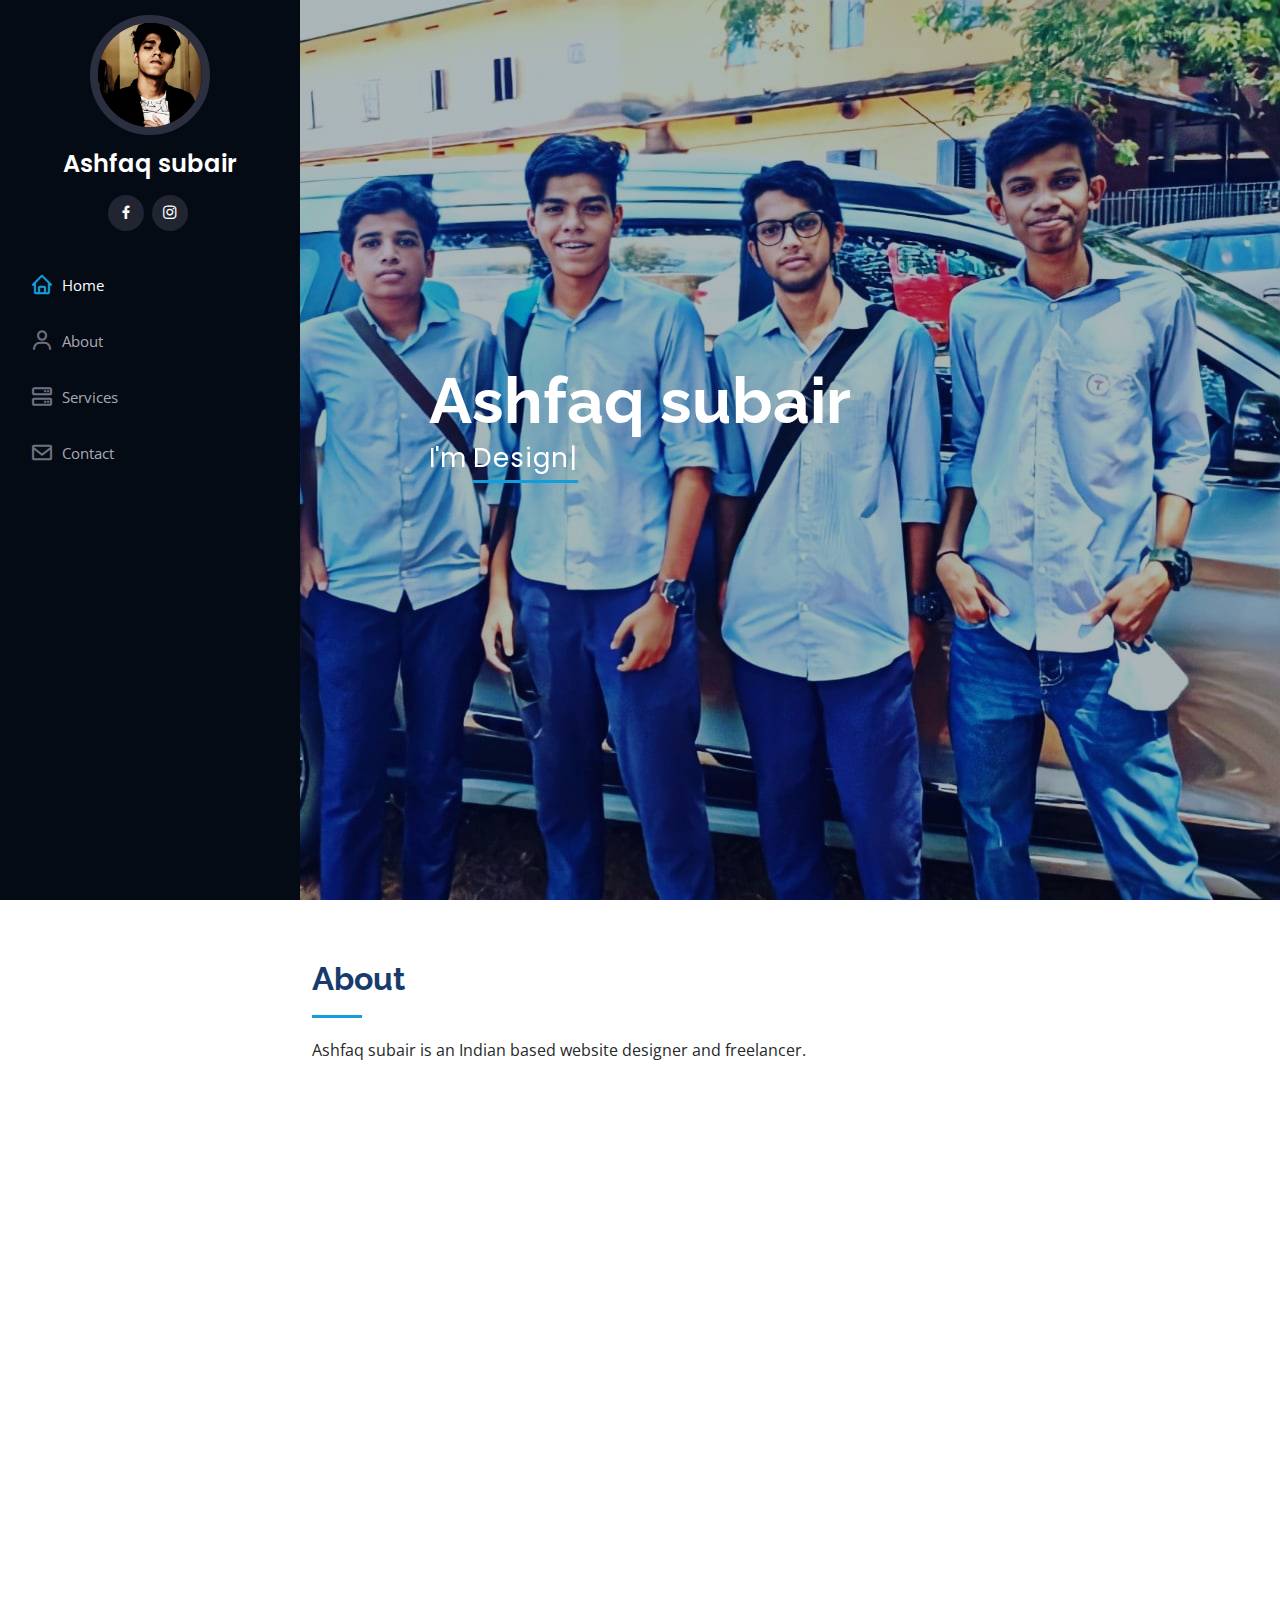
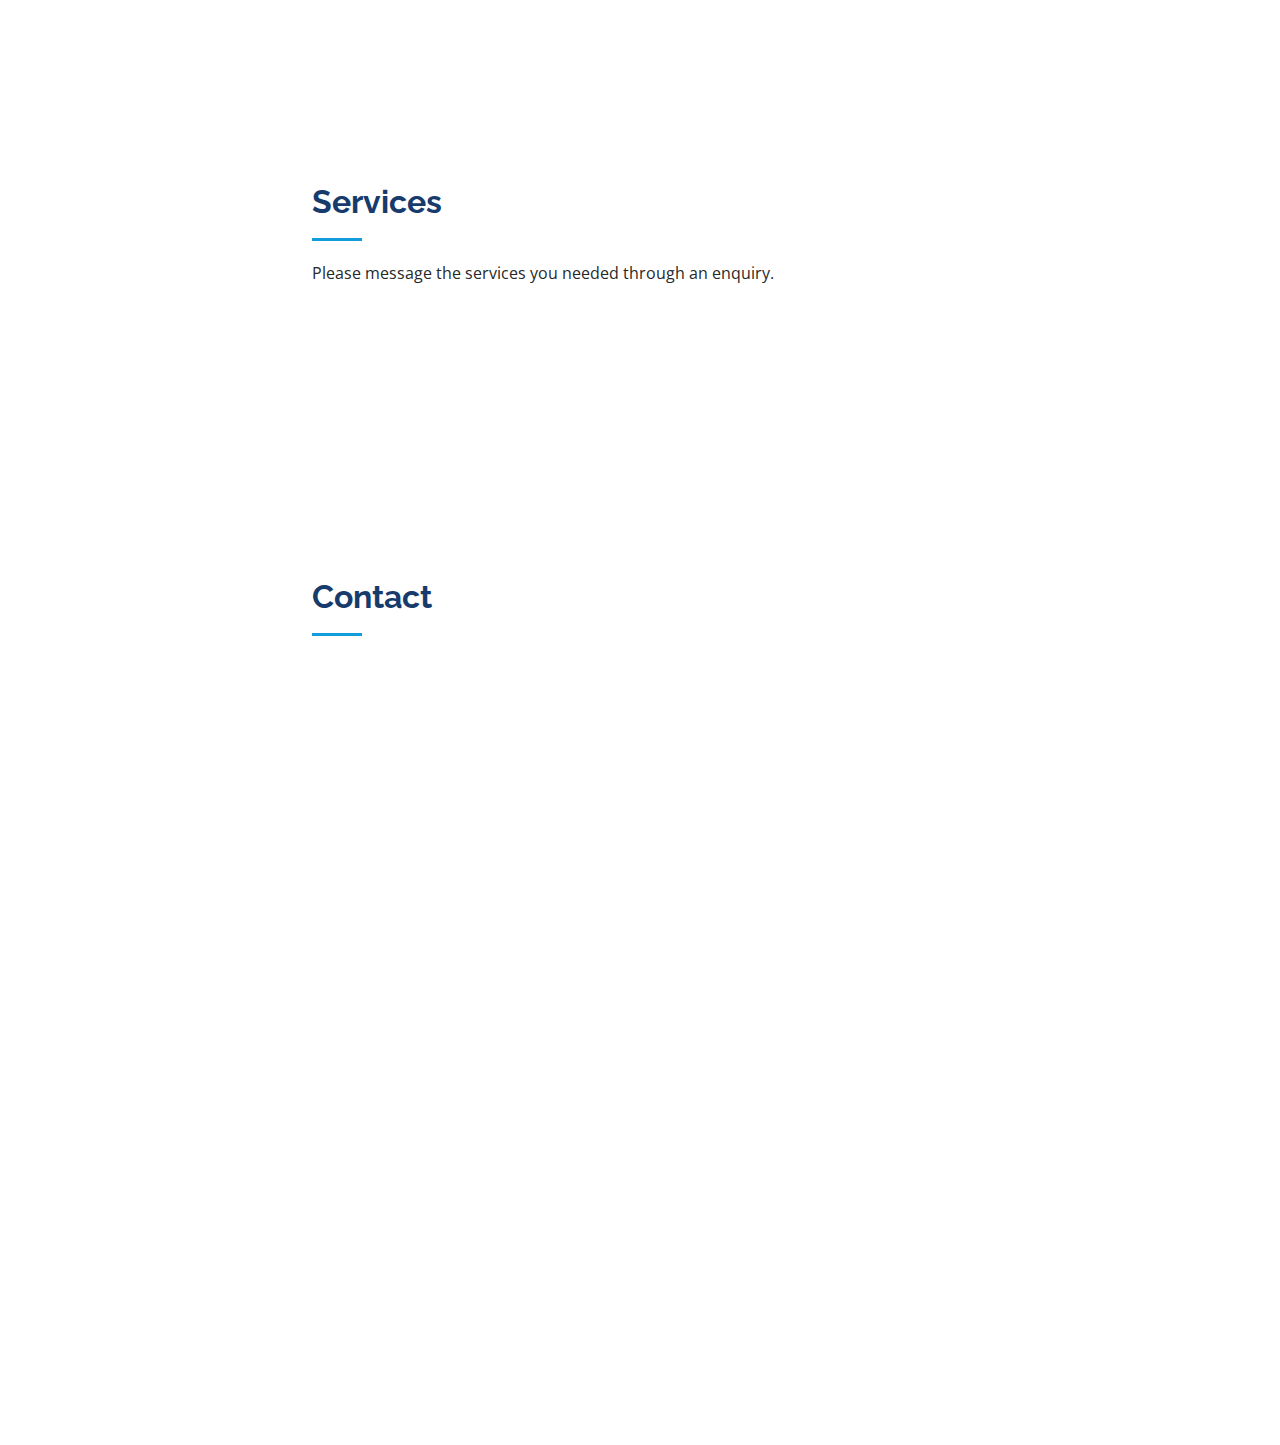
==== commit b9b244cb: "first commit" ====
--- a/index.html
+++ b/index.html
@@ -5,12 +5,12 @@
   <meta charset="utf-8">
   <meta content="width=device-width, initial-scale=1.0" name="viewport">
 
-  <title>iPortfolio Bootstrap Template - Index</title>
+  <title>Ashfaq subair welcomes you</title>
   <meta content="" name="description">
   <meta content="" name="keywords">
 
   <!-- Favicons -->
-  <link href="assets/img/favicon.png" rel="icon">
+  <link href="" rel="icon">
   <link href="assets/img/apple-touch-icon.png" rel="apple-touch-icon">
 
   <!-- Google Fonts -->
@@ -23,6 +23,7 @@
   <link href="assets/vendor/boxicons/css/boxicons.min.css" rel="stylesheet">
   <link href="assets/vendor/glightbox/css/glightbox.min.css" rel="stylesheet">
   <link href="assets/vendor/swiper/swiper-bundle.min.css" rel="stylesheet">
+  <script src="https://ajax.googleapis.com/ajax/libs/jquery/3.5.1/jquery.min.js"></script>
 
   <!-- Template Main CSS File -->
   <link href="assets/css/style.css" rel="stylesheet">
@@ -48,10 +49,10 @@
         <img src="assets/img/profile-img.jpg" alt="" class="img-fluid rounded-circle">
         <h1 class="text-light"><a href="index.html">Ashfaq subair</a></h1>
         <div class="social-links mt-3 text-center">
-          <a href="#" class="twitter"><i class="bx bxl-twitter"></i></a>
+          
           <a href="https://www.facebook.com/ashfaq.subair.9" class="facebook"><i class="bx bxl-facebook"></i></a>
           <a href="https://www.instagram.com/ashfaq_vava_10/?hl=en" class="instagram"><i class="bx bxl-instagram"></i></a>
-          <a href="#" class="linkedin"><i class="bx bxl-linkedin"></i></a>
+          
         </div>
       </div>
 
@@ -59,8 +60,7 @@
         <ul>
           <li><a href="#hero" class="nav-link scrollto active"><i class="bx bx-home"></i> <span>Home</span></a></li>
           <li><a href="#about" class="nav-link scrollto"><i class="bx bx-user"></i> <span>About</span></a></li>
-          <li><a href="#resume" class="nav-link scrollto"><i class="bx bx-file-blank"></i> <span>Resume</span></a></li>
-          <li><a href="#portfolio" class="nav-link scrollto"><i class="bx bx-book-content"></i> <span>Portfolio</span></a></li>
+          
           <li><a href="#services" class="nav-link scrollto"><i class="bx bx-server"></i> <span>Services</span></a></li>
           <li><a href="#contact" class="nav-link scrollto"><i class="bx bx-envelope"></i> <span>Contact</span></a></li>
         </ul>
@@ -98,7 +98,7 @@
               <div class="col-lg-6">
                 <ul>
                   <li><i class="bi bi-chevron-right"></i> <strong>Birthday:</strong> <span>16 November 2002</span></li>
-                  <li><i class="bi bi-chevron-right"></i> <strong>Website:</strong> <span>www.example.com</span></li>
+                  <li><i class="bi bi-chevron-right"></i> <strong>Website:</strong> <span>Not available</span></li>
                   <li><i class="bi bi-chevron-right"></i> <strong>Phone:</strong> <span>+91 9495287998</span></li>
                   <li><i class="bi bi-chevron-right"></i> <strong>City:</strong> <span>Kerala, India</span></li>
                 </ul>
@@ -112,10 +112,7 @@
                 </ul>
               </div>
             </div>
-            <p>
-              Officiis eligendi itaque labore et dolorum mollitia officiis optio vero. Quisquam sunt adipisci omnis et ut. Nulla accusantium dolor incidunt officia tempore. Et eius omnis.
-              Cupiditate ut dicta maxime officiis quidem quia. Sed et consectetur qui quia repellendus itaque neque. Aliquid amet quidem ut quaerat cupiditate. Ab et eum qui repellendus omnis culpa magni laudantium dolores.
-            </p>
+           <p></p>
           </div>
         </div>
 
@@ -126,43 +123,32 @@
     <section id="facts" class="facts">
       <div class="container">
 
-        <div class="section-title">
-          <h2>Facts</h2>
-          <p>Magnam dolores commodi suscipit. Necessitatibus eius consequatur ex aliquid fuga eum quidem. Sit sint consectetur velit. Quisquam quos quisquam cupiditate. Et nemo qui impedit suscipit alias ea. Quia fugiat sit in iste officiis commodi quidem hic quas.</p>
-        </div>
+        
 
         <div class="row no-gutters">
 
           <div class="col-lg-3 col-md-6 d-md-flex align-items-md-stretch" data-aos="fade-up">
-            <div class="count-box">
-              <i class="bi bi-emoji-smile"></i>
-              <span data-purecounter-start="0" data-purecounter-end="232" data-purecounter-duration="1" class="purecounter"></span>
-              <p><strong>Happy Clients</strong> consequuntur quae</p>
-            </div>
+            
           </div>
 
           <div class="col-lg-3 col-md-6 d-md-flex align-items-md-stretch" data-aos="fade-up" data-aos-delay="100">
             <div class="count-box">
               <i class="bi bi-journal-richtext"></i>
-              <span data-purecounter-start="0" data-purecounter-end="521" data-purecounter-duration="1" class="purecounter"></span>
-              <p><strong>Projects</strong> adipisci atque cum quia aut</p>
+              <span data-purecounter-start="0" data-purecounter-end="100" data-purecounter-duration="1" class="purecounter"></span>
+              <p><strong>Percent</strong> project submission guaranteed</p>
             </div>
           </div>
 
           <div class="col-lg-3 col-md-6 d-md-flex align-items-md-stretch" data-aos="fade-up" data-aos-delay="200">
             <div class="count-box">
               <i class="bi bi-headset"></i>
-              <span data-purecounter-start="0" data-purecounter-end="1453" data-purecounter-duration="1" class="purecounter"></span>
-              <p><strong>Hours Of Support</strong> aut commodi quaerat</p>
+              <span data-purecounter-start="0" data-purecounter-end="24" data-purecounter-duration="1" class="purecounter"></span>
+              <p><strong>Hours Of Support</strong></p>
             </div>
           </div>
 
           <div class="col-lg-3 col-md-6 d-md-flex align-items-md-stretch" data-aos="fade-up" data-aos-delay="300">
-            <div class="count-box">
-              <i class="bi bi-people"></i>
-              <span data-purecounter-start="0" data-purecounter-end="32" data-purecounter-duration="1" class="purecounter"></span>
-              <p><strong>Hard Workers</strong> rerum asperiores dolor</p>
-            </div>
+            
           </div>
 
         </div>
@@ -170,254 +156,10 @@
       </div>
     </section><!-- End Facts Section -->
 
-    <!-- ======= Skills Section ======= -->
-    <section id="skills" class="skills section-bg">
-      <div class="container">
-
-        <div class="section-title">
-          <h2>Skills</h2>
-          <p>Magnam dolores commodi suscipit. Necessitatibus eius consequatur ex aliquid fuga eum quidem. Sit sint consectetur velit. Quisquam quos quisquam cupiditate. Et nemo qui impedit suscipit alias ea. Quia fugiat sit in iste officiis commodi quidem hic quas.</p>
-        </div>
-
-        <div class="row skills-content">
-
-          <div class="col-lg-6" data-aos="fade-up">
-
-            <div class="progress">
-              <span class="skill">HTML <i class="val">100%</i></span>
-              <div class="progress-bar-wrap">
-                <div class="progress-bar" role="progressbar" aria-valuenow="100" aria-valuemin="0" aria-valuemax="100"></div>
-              </div>
-            </div>
-
-            <div class="progress">
-              <span class="skill">CSS <i class="val">90%</i></span>
-              <div class="progress-bar-wrap">
-                <div class="progress-bar" role="progressbar" aria-valuenow="90" aria-valuemin="0" aria-valuemax="100"></div>
-              </div>
-            </div>
-
-            <div class="progress">
-              <span class="skill">JavaScript <i class="val">75%</i></span>
-              <div class="progress-bar-wrap">
-                <div class="progress-bar" role="progressbar" aria-valuenow="75" aria-valuemin="0" aria-valuemax="100"></div>
-              </div>
-            </div>
-
-          </div>
-
-          <div class="col-lg-6" data-aos="fade-up" data-aos-delay="100">
-
-            <div class="progress">
-              <span class="skill">PHP <i class="val">80%</i></span>
-              <div class="progress-bar-wrap">
-                <div class="progress-bar" role="progressbar" aria-valuenow="80" aria-valuemin="0" aria-valuemax="100"></div>
-              </div>
-            </div>
-
-            <div class="progress">
-              <span class="skill">WordPress/CMS <i class="val">90%</i></span>
-              <div class="progress-bar-wrap">
-                <div class="progress-bar" role="progressbar" aria-valuenow="90" aria-valuemin="0" aria-valuemax="100"></div>
-              </div>
-            </div>
-
-            <div class="progress">
-              <span class="skill">Photoshop <i class="val">55%</i></span>
-              <div class="progress-bar-wrap">
-                <div class="progress-bar" role="progressbar" aria-valuenow="55" aria-valuemin="0" aria-valuemax="100"></div>
-              </div>
-            </div>
-
-          </div>
-
-        </div>
-
-      </div>
-    </section><!-- End Skills Section -->
-
-    <!-- ======= Resume Section ======= -->
-    <section id="resume" class="resume">
-      <div class="container">
-
-        <div class="section-title">
-          <h2>Resume</h2>
-          <p>Magnam dolores commodi suscipit. Necessitatibus eius consequatur ex aliquid fuga eum quidem. Sit sint consectetur velit. Quisquam quos quisquam cupiditate. Et nemo qui impedit suscipit alias ea. Quia fugiat sit in iste officiis commodi quidem hic quas.</p>
-        </div>
-
-        <div class="row">
-          <div class="col-lg-6" data-aos="fade-up">
-            <h3 class="resume-title">Sumary</h3>
-            <div class="resume-item pb-0">
-              <h4>Alex Smith</h4>
-              <p><em>Innovative and deadline-driven Graphic Designer with 3+ years of experience designing and developing user-centered digital/print marketing material from initial concept to final, polished deliverable.</em></p>
-              <ul>
-                <li>Portland par 127,Orlando, FL</li>
-                <li>(123) 456-7891</li>
-                <li>alice.barkley@example.com</li>
-              </ul>
-            </div>
-
-            <h3 class="resume-title">Education</h3>
-            <div class="resume-item">
-              <h4>Master of Fine Arts &amp; Graphic Design</h4>
-              <h5>2015 - 2016</h5>
-              <p><em>Rochester Institute of Technology, Rochester, NY</em></p>
-              <p>Qui deserunt veniam. Et sed aliquam labore tempore sed quisquam iusto autem sit. Ea vero voluptatum qui ut dignissimos deleniti nerada porti sand markend</p>
-            </div>
-            <div class="resume-item">
-              <h4>Bachelor of Fine Arts &amp; Graphic Design</h4>
-              <h5>2010 - 2014</h5>
-              <p><em>Rochester Institute of Technology, Rochester, NY</em></p>
-              <p>Quia nobis sequi est occaecati aut. Repudiandae et iusto quae reiciendis et quis Eius vel ratione eius unde vitae rerum voluptates asperiores voluptatem Earum molestiae consequatur neque etlon sader mart dila</p>
-            </div>
-          </div>
-          <div class="col-lg-6" data-aos="fade-up" data-aos-delay="100">
-            <h3 class="resume-title">Professional Experience</h3>
-            <div class="resume-item">
-              <h4>Senior graphic design specialist</h4>
-              <h5>2019 - Present</h5>
-              <p><em>Experion, New York, NY </em></p>
-              <ul>
-                <li>Lead in the design, development, and implementation of the graphic, layout, and production communication materials</li>
-                <li>Delegate tasks to the 7 members of the design team and provide counsel on all aspects of the project. </li>
-                <li>Supervise the assessment of all graphic materials in order to ensure quality and accuracy of the design</li>
-                <li>Oversee the efficient use of production project budgets ranging from $2,000 - $25,000</li>
-              </ul>
-            </div>
-            <div class="resume-item">
-              <h4>Graphic design specialist</h4>
-              <h5>2017 - 2018</h5>
-              <p><em>Stepping Stone Advertising, New York, NY</em></p>
-              <ul>
-                <li>Developed numerous marketing programs (logos, brochures,infographics, presentations, and advertisements).</li>
-                <li>Managed up to 5 projects or tasks at a given time while under pressure</li>
-                <li>Recommended and consulted with clients on the most appropriate graphic design</li>
-                <li>Created 4+ design presentations and proposals a month for clients and account managers</li>
-              </ul>
-            </div>
-          </div>
-        </div>
-
-      </div>
-    </section><!-- End Resume Section -->
-
-    <!-- ======= Portfolio Section ======= -->
-    <section id="portfolio" class="portfolio section-bg">
-      <div class="container">
-
-        <div class="section-title">
-          <h2>Portfolio</h2>
-          <p>Magnam dolores commodi suscipit. Necessitatibus eius consequatur ex aliquid fuga eum quidem. Sit sint consectetur velit. Quisquam quos quisquam cupiditate. Et nemo qui impedit suscipit alias ea. Quia fugiat sit in iste officiis commodi quidem hic quas.</p>
-        </div>
-
-        <div class="row" data-aos="fade-up">
-          <div class="col-lg-12 d-flex justify-content-center">
-            <ul id="portfolio-flters">
-              <li data-filter="*" class="filter-active">All</li>
-              <li data-filter=".filter-app">App</li>
-              <li data-filter=".filter-card">Card</li>
-              <li data-filter=".filter-web">Web</li>
-            </ul>
-          </div>
-        </div>
-
-        <div class="row portfolio-container" data-aos="fade-up" data-aos-delay="100">
-
-          <div class="col-lg-4 col-md-6 portfolio-item filter-app">
-            <div class="portfolio-wrap">
-              <img src="assets/img/portfolio/portfolio-1.jpg" class="img-fluid" alt="">
-              <div class="portfolio-links">
-                <a href="assets/img/portfolio/portfolio-1.jpg" data-gallery="portfolioGallery" class="portfolio-lightbox" title="App 1"><i class="bx bx-plus"></i></a>
-                <a href="portfolio-details.html" title="More Details"><i class="bx bx-link"></i></a>
-              </div>
-            </div>
-          </div>
-
-          <div class="col-lg-4 col-md-6 portfolio-item filter-web">
-            <div class="portfolio-wrap">
-              <img src="assets/img/portfolio/portfolio-2.jpg" class="img-fluid" alt="">
-              <div class="portfolio-links">
-                <a href="assets/img/portfolio/portfolio-2.jpg" data-gallery="portfolioGallery" class="portfolio-lightbox" title="Web 3"><i class="bx bx-plus"></i></a>
-                <a href="portfolio-details.html" title="More Details"><i class="bx bx-link"></i></a>
-              </div>
-            </div>
-          </div>
-
-          <div class="col-lg-4 col-md-6 portfolio-item filter-app">
-            <div class="portfolio-wrap">
-              <img src="assets/img/portfolio/portfolio-3.jpg" class="img-fluid" alt="">
-              <div class="portfolio-links">
-                <a href="assets/img/portfolio/portfolio-3.jpg" data-gallery="portfolioGallery" class="portfolio-lightbox" title="App 2"><i class="bx bx-plus"></i></a>
-                <a href="portfolio-details.html" title="More Details"><i class="bx bx-link"></i></a>
-              </div>
-            </div>
-          </div>
-
-          <div class="col-lg-4 col-md-6 portfolio-item filter-card">
-            <div class="portfolio-wrap">
-              <img src="assets/img/portfolio/portfolio-4.jpg" class="img-fluid" alt="">
-              <div class="portfolio-links">
-                <a href="assets/img/portfolio/portfolio-4.jpg" data-gallery="portfolioGallery" class="portfolio-lightbox" title="Card 2"><i class="bx bx-plus"></i></a>
-                <a href="portfolio-details.html" title="More Details"><i class="bx bx-link"></i></a>
-              </div>
-            </div>
-          </div>
-
-          <div class="col-lg-4 col-md-6 portfolio-item filter-web">
-            <div class="portfolio-wrap">
-              <img src="assets/img/portfolio/portfolio-5.jpg" class="img-fluid" alt="">
-              <div class="portfolio-links">
-                <a href="assets/img/portfolio/portfolio-5.jpg" data-gallery="portfolioGallery" class="portfolio-lightbox" title="Web 2"><i class="bx bx-plus"></i></a>
-                <a href="portfolio-details.html" title="More Details"><i class="bx bx-link"></i></a>
-              </div>
-            </div>
-          </div>
-
-          <div class="col-lg-4 col-md-6 portfolio-item filter-app">
-            <div class="portfolio-wrap">
-              <img src="assets/img/portfolio/portfolio-6.jpg" class="img-fluid" alt="">
-              <div class="portfolio-links">
-                <a href="assets/img/portfolio/portfolio-6.jpg" data-gallery="portfolioGallery" class="portfolio-lightbox" title="App 3"><i class="bx bx-plus"></i></a>
-                <a href="portfolio-details.html" title="More Details"><i class="bx bx-link"></i></a>
-              </div>
-            </div>
-          </div>
-
-          <div class="col-lg-4 col-md-6 portfolio-item filter-card">
-            <div class="portfolio-wrap">
-              <img src="assets/img/portfolio/portfolio-7.jpg" class="img-fluid" alt="">
-              <div class="portfolio-links">
-                <a href="assets/img/portfolio/portfolio-7.jpg" data-gallery="portfolioGallery" class="portfolio-lightbox" title="Card 1"><i class="bx bx-plus"></i></a>
-                <a href="portfolio-details.html" title="More Details"><i class="bx bx-link"></i></a>
-              </div>
-            </div>
-          </div>
-
-          <div class="col-lg-4 col-md-6 portfolio-item filter-card">
-            <div class="portfolio-wrap">
-              <img src="assets/img/portfolio/portfolio-8.jpg" class="img-fluid" alt="">
-              <div class="portfolio-links">
-                <a href="assets/img/portfolio/portfolio-8.jpg" data-gallery="portfolioGallery" class="portfolio-lightbox" title="Card 3"><i class="bx bx-plus"></i></a>
-                <a href="portfolio-details.html" title="More Details"><i class="bx bx-link"></i></a>
-              </div>
-            </div>
-          </div>
-
-          <div class="col-lg-4 col-md-6 portfolio-item filter-web">
-            <div class="portfolio-wrap">
-              <img src="assets/img/portfolio/portfolio-9.jpg" class="img-fluid" alt="">
-              <div class="portfolio-links">
-                <a href="assets/img/portfolio/portfolio-9.jpg" data-gallery="portfolioGallery" class="portfolio-lightbox" title="Web 3"><i class="bx bx-plus"></i></a>
-                <a href="portfolio-details.html" title="More Details"><i class="bx bx-link"></i></a>
-              </div>
-            </div>
-          </div>
-
-        </div>
-
-      </div>
-    </section><!-- End Portfolio Section -->
+
+
+
+
 
     <!-- ======= Services Section ======= -->
     <section id="services" class="services">
@@ -425,128 +167,32 @@
 
         <div class="section-title">
           <h2>Services</h2>
-          <p>Magnam dolores commodi suscipit. Necessitatibus eius consequatur ex aliquid fuga eum quidem. Sit sint consectetur velit. Quisquam quos quisquam cupiditate. Et nemo qui impedit suscipit alias ea. Quia fugiat sit in iste officiis commodi quidem hic quas.</p>
+          <p>Please message the services you needed through an enquiry.</p>
         </div>
 
         <div class="row">
           <div class="col-lg-4 col-md-6 icon-box" data-aos="fade-up">
             <div class="icon"><i class="bi bi-briefcase"></i></div>
-            <h4 class="title"><a href="">Lorem Ipsum</a></h4>
-            <p class="description">Voluptatum deleniti atque corrupti quos dolores et quas molestias excepturi sint occaecati cupiditate non provident</p>
+            <h4 class="title"><a>Web designing</a></h4>
+            <p class="description">Designs HTML/CSS templates</p>
           </div>
           <div class="col-lg-4 col-md-6 icon-box" data-aos="fade-up" data-aos-delay="100">
             <div class="icon"><i class="bi bi-card-checklist"></i></div>
-            <h4 class="title"><a href="">Dolor Sitema</a></h4>
-            <p class="description">Minim veniam, quis nostrud exercitation ullamco laboris nisi ut aliquip ex ea commodo consequat tarad limino ata</p>
+            <h4 class="title"><a>Personal static HTML/CSS websites</a></h4>
+            <p class="description">Developing personal HTML/CSS Static websites</p>
           </div>
           <div class="col-lg-4 col-md-6 icon-box" data-aos="fade-up" data-aos-delay="200">
             <div class="icon"><i class="bi bi-bar-chart"></i></div>
-            <h4 class="title"><a href="">Sed ut perspiciatis</a></h4>
-            <p class="description">Duis aute irure dolor in reprehenderit in voluptate velit esse cillum dolore eu fugiat nulla pariatur</p>
-          </div>
-          <div class="col-lg-4 col-md-6 icon-box" data-aos="fade-up" data-aos-delay="300">
-            <div class="icon"><i class="bi bi-binoculars"></i></div>
-            <h4 class="title"><a href="">Magni Dolores</a></h4>
-            <p class="description">Excepteur sint occaecat cupidatat non proident, sunt in culpa qui officia deserunt mollit anim id est laborum</p>
-          </div>
-          <div class="col-lg-4 col-md-6 icon-box" data-aos="fade-up" data-aos-delay="400">
-            <div class="icon"><i class="bi bi-brightness-high"></i></div>
-            <h4 class="title"><a href="">Nemo Enim</a></h4>
-            <p class="description">At vero eos et accusamus et iusto odio dignissimos ducimus qui blanditiis praesentium voluptatum deleniti atque</p>
-          </div>
-          <div class="col-lg-4 col-md-6 icon-box" data-aos="fade-up" data-aos-delay="500">
-            <div class="icon"><i class="bi bi-calendar4-week"></i></div>
-            <h4 class="title"><a href="">Eiusmod Tempor</a></h4>
-            <p class="description">Et harum quidem rerum facilis est et expedita distinctio. Nam libero tempore, cum soluta nobis est eligendi</p>
-          </div>
+            <h4 class="title"><a>E-commerce wordpress websites</a></h4>
+            <p class="description">Developing E-commerce websites powered by wordpress</p>
+          </div>
+          
         </div>
 
       </div>
     </section><!-- End Services Section -->
 
-    <!-- ======= Testimonials Section ======= -->
-    <section id="testimonials" class="testimonials section-bg">
-      <div class="container">
-
-        <div class="section-title">
-          <h2>Testimonials</h2>
-          <p>Magnam dolores commodi suscipit. Necessitatibus eius consequatur ex aliquid fuga eum quidem. Sit sint consectetur velit. Quisquam quos quisquam cupiditate. Et nemo qui impedit suscipit alias ea. Quia fugiat sit in iste officiis commodi quidem hic quas.</p>
-        </div>
-
-        <div class="testimonials-slider swiper-container" data-aos="fade-up" data-aos-delay="100">
-          <div class="swiper-wrapper">
-
-            <div class="swiper-slide">
-              <div class="testimonial-item" data-aos="fade-up">
-                <p>
-                  <i class="bx bxs-quote-alt-left quote-icon-left"></i>
-                  Proin iaculis purus consequat sem cure digni ssim donec porttitora entum suscipit rhoncus. Accusantium quam, ultricies eget id, aliquam eget nibh et. Maecen aliquam, risus at semper.
-                  <i class="bx bxs-quote-alt-right quote-icon-right"></i>
-                </p>
-                <img src="assets/img/testimonials/testimonials-1.jpg" class="testimonial-img" alt="">
-                <h3>Saul Goodman</h3>
-                <h4>Ceo &amp; Founder</h4>
-              </div>
-            </div><!-- End testimonial item -->
-
-            <div class="swiper-slide">
-              <div class="testimonial-item" data-aos="fade-up" data-aos-delay="100">
-                <p>
-                  <i class="bx bxs-quote-alt-left quote-icon-left"></i>
-                  Export tempor illum tamen malis malis eram quae irure esse labore quem cillum quid cillum eram malis quorum velit fore eram velit sunt aliqua noster fugiat irure amet legam anim culpa.
-                  <i class="bx bxs-quote-alt-right quote-icon-right"></i>
-                </p>
-                <img src="assets/img/testimonials/testimonials-2.jpg" class="testimonial-img" alt="">
-                <h3>Sara Wilsson</h3>
-                <h4>Designer</h4>
-              </div>
-            </div><!-- End testimonial item -->
-
-            <div class="swiper-slide">
-              <div class="testimonial-item" data-aos="fade-up" data-aos-delay="200">
-                <p>
-                  <i class="bx bxs-quote-alt-left quote-icon-left"></i>
-                  Enim nisi quem export duis labore cillum quae magna enim sint quorum nulla quem veniam duis minim tempor labore quem eram duis noster aute amet eram fore quis sint minim.
-                  <i class="bx bxs-quote-alt-right quote-icon-right"></i>
-                </p>
-                <img src="assets/img/testimonials/testimonials-3.jpg" class="testimonial-img" alt="">
-                <h3>Jena Karlis</h3>
-                <h4>Store Owner</h4>
-              </div>
-            </div><!-- End testimonial item -->
-
-            <div class="swiper-slide">
-              <div class="testimonial-item" data-aos="fade-up" data-aos-delay="300">
-                <p>
-                  <i class="bx bxs-quote-alt-left quote-icon-left"></i>
-                  Fugiat enim eram quae cillum dolore dolor amet nulla culpa multos export minim fugiat minim velit minim dolor enim duis veniam ipsum anim magna sunt elit fore quem dolore labore illum veniam.
-                  <i class="bx bxs-quote-alt-right quote-icon-right"></i>
-                </p>
-                <img src="assets/img/testimonials/testimonials-4.jpg" class="testimonial-img" alt="">
-                <h3>Matt Brandon</h3>
-                <h4>Freelancer</h4>
-              </div>
-            </div><!-- End testimonial item -->
-
-            <div class="swiper-slide">
-              <div class="testimonial-item" data-aos="fade-up" data-aos-delay="400">
-                <p>
-                  <i class="bx bxs-quote-alt-left quote-icon-left"></i>
-                  Quis quorum aliqua sint quem legam fore sunt eram irure aliqua veniam tempor noster veniam enim culpa labore duis sunt culpa nulla illum cillum fugiat legam esse veniam culpa fore nisi cillum quid.
-                  <i class="bx bxs-quote-alt-right quote-icon-right"></i>
-                </p>
-                <img src="assets/img/testimonials/testimonials-5.jpg" class="testimonial-img" alt="">
-                <h3>John Larson</h3>
-                <h4>Entrepreneur</h4>
-              </div>
-            </div><!-- End testimonial item -->
-
-          </div>
-          <div class="swiper-pagination"></div>
-        </div>
-
-      </div>
-    </section><!-- End Testimonials Section -->
+  
 
     <!-- ======= Contact Section ======= -->
     <section id="contact" class="contact">
@@ -554,7 +200,7 @@
 
         <div class="section-title">
           <h2>Contact</h2>
-          <p>Magnam dolores commodi suscipit. Necessitatibus eius consequatur ex aliquid fuga eum quidem. Sit sint consectetur velit. Quisquam quos quisquam cupiditate. Et nemo qui impedit suscipit alias ea. Quia fugiat sit in iste officiis commodi quidem hic quas.</p>
+          <p></p>
         </div>
 
         <div class="row" data-aos="fade-in">
@@ -564,28 +210,28 @@
               <div class="address">
                 <i class="bi bi-geo-alt"></i>
                 <h4>Location:</h4>
-                <p>A108 Adam Street, New York, NY 535022</p>
+                <p>KL SH 39, Chokkad, Kerala 679339, India</p>
               </div>
 
               <div class="email">
                 <i class="bi bi-envelope"></i>
                 <h4>Email:</h4>
-                <p>info@example.com</p>
+                <p>ashfaq.subair5@gmail.com</p>
               </div>
 
               <div class="phone">
                 <i class="bi bi-phone"></i>
                 <h4>Call:</h4>
-                <p>+1 5589 55488 55s</p>
-              </div>
-
-              <iframe src="https://www.google.com/maps/embed?pb=!1m14!1m8!1m3!1d12097.433213460943!2d-74.0062269!3d40.7101282!3m2!1i1024!2i768!4f13.1!3m3!1m2!1s0x0%3A0xb89d1fe6bc499443!2sDowntown+Conference+Center!5e0!3m2!1smk!2sbg!4v1539943755621" frameborder="0" style="border:0; width: 100%; height: 290px;" allowfullscreen></iframe>
+                <p>+91 9495287998</p>
+              </div>
+
+              <iframe src="https://maps.google.com/maps?q=KL%20SH%2039,%20Chokkad,%20Kerala%20679339,%20India&t=&z=13&ie=UTF8&iwloc=&output=embed" frameborder="0" style="border:0; width: 100%; height: 290px;" allowfullscreen></iframe>
             </div>
 
           </div>
 
           <div class="col-lg-7 mt-5 mt-lg-0 d-flex align-items-stretch">
-            <form action="forms/contact.php" method="post" role="form" class="php-email-form">
+            <form action="" role="form" class="gform">
               <div class="row">
                 <div class="form-group col-md-6">
                   <label for="name">Your Name</label>
@@ -649,6 +295,28 @@
 
   <!-- Template Main JS File -->
   <script src="assets/js/main.js"></script>
+  
+</script>
+<script>
+  $(".gform").submit((e)=>{
+      e.preventDefault()
+      $.ajax({
+          url:"https://script.google.com/macros/s/AKfycbxrpmm9RmIm38_T-6iOPUj9fiol_9BDo2j6csTkxaWGAa0frmzQdzSWeBHqd7JtW8YhRQ/exec",
+          data:$(".gform").serialize(),
+          method:"post",
+          
+          success:function (response){
+              alert("Form submitted successfully. A reply will be send soon by email.Thank you ")
+              window.location.reload()
+              //window.location.href="https://google.com"
+          },
+          error:function (err){
+              alert("Something Error")
+
+          }
+      })
+  })
+</script>
 
 </body>
 
--- a/assets/css/style.css
+++ b/assets/css/style.css
@@ -881,18 +881,18 @@
   color: #fff;
 }
 
-.contact .php-email-form {
+.contact .gform {
   width: 100%;
   padding: 30px;
   background: #fff;
   box-shadow: 0 0 24px 0 rgba(0, 0, 0, 0.12);
 }
 
-.contact .php-email-form .form-group {
+.contact .gform .form-group {
   padding-bottom: 8px;
 }
 
-.contact .php-email-form .validate {
+.contact .gform .validate {
   display: none;
   color: red;
   margin: 0 0 15px 0;
@@ -900,7 +900,7 @@
   font-size: 13px;
 }
 
-.contact .php-email-form .error-message {
+.contact .gform .error-message {
   display: none;
   color: #fff;
   background: #ed3c0d;
@@ -909,11 +909,11 @@
   font-weight: 600;
 }
 
-.contact .php-email-form .error-message br + br {
+.contact .gform .error-message br + br {
   margin-top: 25px;
 }
 
-.contact .php-email-form .sent-message {
+.contact .gform .sent-message {
   display: none;
   color: #fff;
   background: #18d26e;
@@ -922,14 +922,14 @@
   font-weight: 600;
 }
 
-.contact .php-email-form .loading {
+.contact .gform .loading {
   display: none;
   background: #fff;
   text-align: center;
   padding: 15px;
 }
 
-.contact .php-email-form .loading:before {
+.contact .gform .loading:before {
   content: "";
   display: inline-block;
   border-radius: 50%;
@@ -942,29 +942,29 @@
   animation: animate-loading 1s linear infinite;
 }
 
-.contact .php-email-form .form-group {
+.contact .gform .form-group {
   margin-bottom: 15px;
 }
 
-.contact .php-email-form label {
+.contact .gform label {
   padding-bottom: 8px;
 }
 
-.contact .php-email-form input, .contact .php-email-form textarea {
+.contact .gform input, .contact .gform textarea {
   border-radius: 0;
   box-shadow: none;
   font-size: 14px;
 }
 
-.contact .php-email-form input {
+.contact .gform input {
   height: 44px;
 }
 
-.contact .php-email-form textarea {
+.contact .gform textarea {
   padding: 10px 15px;
 }
 
-.contact .php-email-form button[type="submit"] {
+.contact .gform button[type="submit"] {
   background: #149ddd;
   border: 0;
   padding: 10px 24px;
@@ -973,7 +973,7 @@
   border-radius: 4px;
 }
 
-.contact .php-email-form button[type="submit"]:hover {
+.contact .gform button[type="submit"]:hover {
   background: #37b3ed;
 }
 
